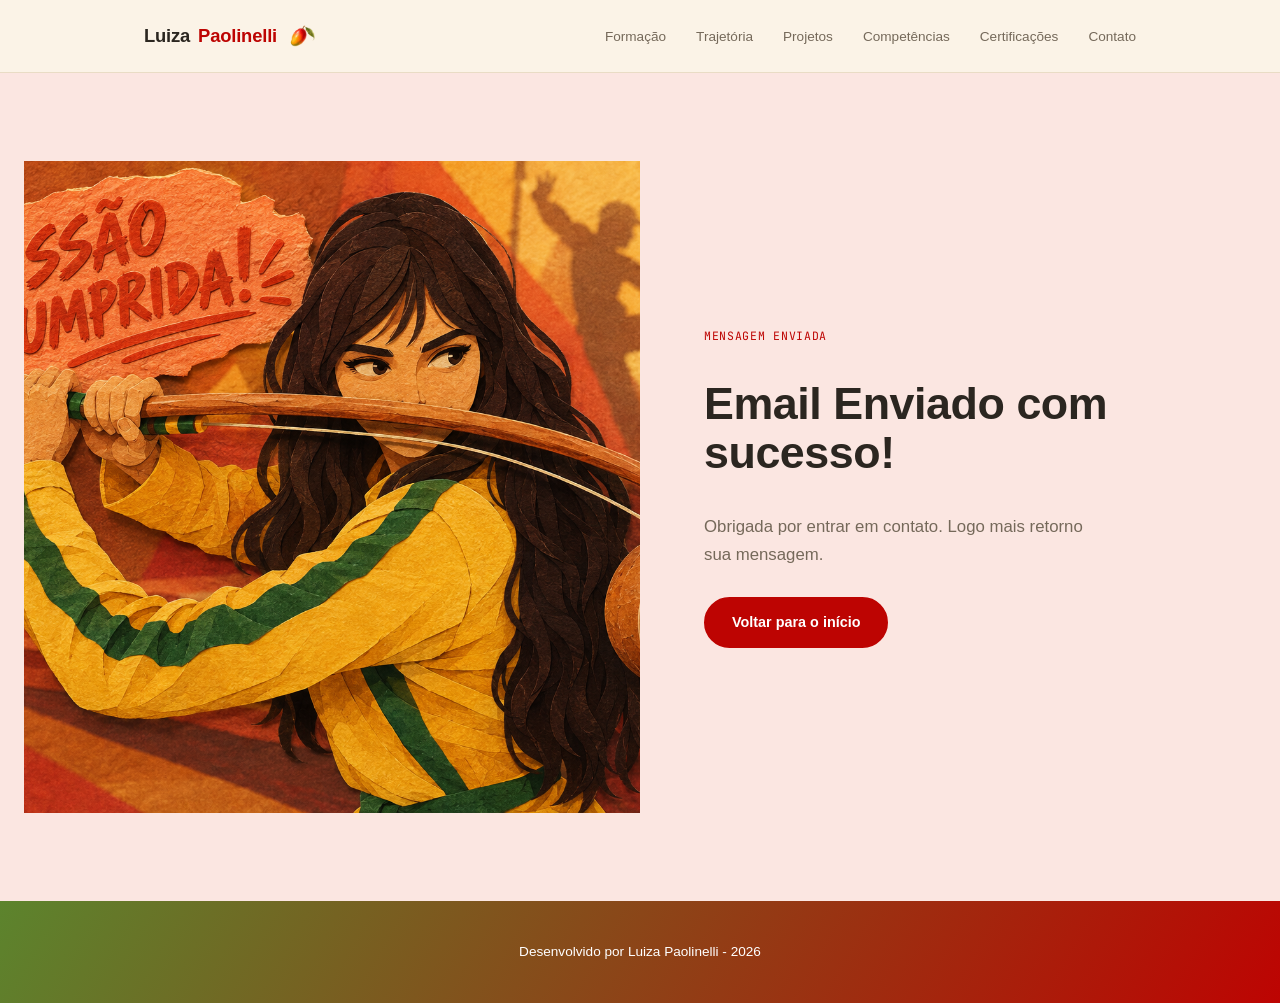
==== success.html @ 6a8e4014 "feat: adiciona estilos CSS e scripts JavaScript completos" ====
<!DOCTYPE html>
<html lang="pt-br">

<head>

  <meta charset="UTF-8">
  <meta name="viewport" content="width=device-width, initial-scale=1.0">
  <meta name="author" content="Luiza Paolinelli">
  <meta name="description" content="Mensagem enviada com sucesso. Obrigada pelo contato.">
  <meta name="robots" content="noindex, follow">

  <link rel="icon" type="image/svg+xml" href="./assets/img/favicon.svg">

  <!-- Fontes do Google -->
  <link rel="preconnect" href="https://fonts.googleapis.com">
  <link rel="preconnect" href="https://fonts.gstatic.com" crossorigin>
  <link href="https://fonts.googleapis.com/css2?family=Fraunces:opsz,wght@9..144,400;9..144,500;9..144,600;9..144,700&family=Inter:wght@400;500;600;700&family=JetBrains+Mono:wght@400;500&display=swap" rel="stylesheet">

  <!-- Folha de estilo própria -->
  <link rel="stylesheet" href="./assets/css/styles.css">

  <title>Mensagem enviada · Luiza Paolinelli</title>
</head>

<body>
  <!-- Cabeçalho da Página (header) -->
  <header>
    <div class="wrap">
      <a class="brand" href="index.html#topo">
        Luiza <span>Paolinelli</span>
        <img src="./assets/img/manga.png" alt="Logo Luiza Paolinelli" class="brand-logo">
      </a>
      <nav>
        <ul class="nav-links">
          <li><a href="index.html#formacao">Formação</a></li>
          <li><a href="index.html#trajetoria">Trajetória</a></li>
          <li><a href="index.html#projetos">Projetos</a></li>
          <li><a href="index.html#competencias">Competências</a></li>
          <li><a href="index.html#certificacoes">Certificações</a></li>
          <li><a href="index.html#contato">Contato</a></li>
        </ul>
      </nav>
    </div>
  </header>

  <!-- Seção Principal da Página (main) -->
  <main>

    <!-- Mensagem de Sucesso -->
    <section class="success-container">
      <div class="success-media">
        <img src="./assets/img/success-01.png" alt="Ilustração comemorando o envio da mensagem" class="success-image">
      </div>
      <div class="success-content">
        <span class="eyebrow">Mensagem enviada</span>
        <h1>Email Enviado com sucesso!</h1>
        <h2>Obrigada por entrar em contato. Logo mais retorno sua mensagem.</h2>
        <a class="botao" href="index.html">Voltar para o início</a>
      </div>
    </section>

  </main>

  <!-- Rodapé da Página (footer) -->
  <footer>
    Desenvolvido por Luiza Paolinelli - 2026
  </footer>

</body>

</html>
---- assets/css/styles.css ----
/* =========================================================
   Luiza Paolinelli — Portfólio
   Paleta: verde, laranja, vermelho escuro, vermelho, base creme
   Tipografia: Lexend Exa (display), Quicksand (corpo), JetBrains Mono (dados)
   ========================================================= */

:root{
  --bg:            #FBF3E7;
  --surface:       #FFFFFF;
  --surface-soft:  #F6ECDA;
  --green:         #5C842D;
  --orange:        #FC8622;
  --red-deep:      #BD0402;
  --red:           #EB423F;
  --gray-light:    #F2F2F2;
  --ink:           #2B2620;
  --muted:         #75695A;
  --line:          #E9DCC5;
  --gradient: linear-gradient(120deg, var(--green), var(--orange), var(--red));

  --tint-cream: #FBF3E7;
  --tint-green: #EEF2DF;
  --tint-peach: #FCEBD8;
  --tint-rose:  #FBE6E1;

  --font-display: 'Lexend Exa', sans-serif;
  --font-body: 'Quicksand', sans-serif;
  --font-mono: 'JetBrains Mono', monospace;

  --radius: 16px;
  --radius-sm: 10px;
  --shadow: 0 10px 30px -12px rgba(34, 34, 34, 0.15);
  --shadow-hover: 0 16px 40px -14px rgba(34, 34, 34, 0.22);
}

*{ margin:0; padding:0; box-sizing:border-box; }
html{ scroll-behavior:smooth; }

body{
  background: var(--bg);
  color: var(--ink);
  font-family: var(--font-body);
  line-height: 1.65;
  -webkit-font-smoothing: antialiased;
}

a{ color:inherit; text-decoration:none; }
ul{ list-style:none; }
img{ max-width:100%; display:block; }

main{ display:block; }
.wrap{ max-width: 1040px; margin:0 auto; padding:0 24px; }

.eyebrow{
  font-family: var(--font-mono);
  font-size: 0.72rem;
  letter-spacing: 0.06em;
  text-transform: uppercase;
  color: var(--red-deep);
  display:block;
  margin-bottom: 10px;
}

h1,h2,h3{ font-family: var(--font-display); color: var(--ink); }
h1{ font-weight: 700; letter-spacing: -0.01em; }
h2{ font-weight: 600; }
h3{ font-weight: 500; }

/* ---------- RITMO VERTICAL PADRÃO DE TODAS AS SEÇÕES ---------- */
section{ padding: 88px 24px; }
section.wrap{ padding: 88px 24px; max-width: 1040px; margin: 0 auto; }

.section-container{
  max-width: 1040px; margin: 0 auto; padding: 88px 24px; scroll-margin-top: 6rem;
}
.section-head{ max-width: 620px; margin-bottom: 44px; }
h2{ font-size: clamp(1.7rem, 3vw, 2.2rem); margin-bottom: 10px; }
.section-sub{ color: var(--muted); font-size: 0.98rem; }

.reveal{ opacity:0; transform: translateY(18px); transition: opacity .6s ease, transform .6s ease; }
.reveal.is-visible{ opacity:1; transform:none; }

/* ---------- CORES ALTERNADAS POR SEÇÃO ---------- */
#topo{          background: var(--tint-cream); }
#formacao{      background: var(--tint-green); position: relative; overflow: hidden; }
#trajetoria{    background: var(--tint-peach); }
#projetos{
  background:
    linear-gradient(rgba(251,243,231,0.62), rgba(251,243,231,0.62)),
    url('../img/padrao-projetos.png');
  background-size: 420px auto;
  background-repeat: repeat;
}
#competencias{  background: var(--tint-green); }
#certificacoes{ background: var(--tint-peach); }
#contato{       background: var(--tint-rose); position: relative; overflow: hidden; }

/* Ilustração decorativa: espaço vazio à direita da coluna de texto na Formação */
.formacao-onca{
  position: absolute;
  right: 24px;
  bottom: 0;
  width: 540px;
  max-width: 32vw;
  opacity: 0.95;
  pointer-events: none;
  z-index: 0;
}
#formacao .section-head,
#formacao .timeline,
#formacao .info-card{
  position: relative;
  z-index: 1;
}
@media (max-width: 1000px){
  .formacao-onca{ display: none; }
}

/* ---------- HEADER / NAV ---------- */
header{
  position: sticky; top:0; z-index: 100; width:100%;
  background: rgba(251,243,231,0.9);
  backdrop-filter: blur(10px);
  border-bottom: 1px solid var(--line);
}
header .wrap{ display:flex; align-items:center; justify-content:space-between; height:72px; padding-top:0; padding-bottom:0; }

.brand{
  display: flex;
  align-items: center;
  gap: 8px;
  font-family: var(--font-display);
  font-weight: 600;
  font-size: 1.15rem;
  color: var(--ink);
  letter-spacing: -0.01em;
}
.brand span{ color: var(--red-deep); }

.brand-logo{
  width: 32px;
  height: 32px;
  object-fit: contain;
  border-radius: 50%;
}

.nav-links{ display:flex; gap: 30px; }
.nav-links a{
  font-size: 0.85rem; color: var(--muted); position:relative; padding-bottom: 4px;
  transition: color .2s;
}
.nav-links a:hover{ color: var(--red-deep); }
.nav-links a::after{
  content:''; position:absolute; left:0; bottom:0; width:0; height:2px;
  background: var(--gradient); transition: width .25s ease;
}
.nav-links a:hover::after{ width: 100%; }

.nav-toggle{
  display:none; width: 40px; height: 40px; border-radius: 50%;
  border: 1px solid var(--line); background: var(--surface);
  align-items:center; justify-content:center; cursor:pointer; font-size: 1.1rem; color: var(--red-deep);
}

@media (max-width: 780px){
  .nav-links{
    position:fixed; inset: 72px 16px auto 16px;
    background: var(--surface); border: 1px solid var(--line); border-radius: var(--radius);
    flex-direction: column; gap: 0; padding: 8px 20px;
    box-shadow: var(--shadow);
    transform: translateY(-10px); opacity:0; pointer-events:none;
    transition: opacity .2s, transform .2s;
  }
  .nav-links.open{ opacity:1; pointer-events:auto; transform:none; }
  .nav-links li{ border-bottom: 1px solid var(--line); }
  .nav-links li:last-child{ border-bottom:none; }
  .nav-links a{ display:block; padding: 14px 0; }
  .nav-toggle{ display:flex; }
}

/* ---------- BOTÕES ---------- */
.buttons-container{ display:flex; flex-wrap:wrap; gap: 14px; }

.botao, .botao-outline{
  display:inline-flex; align-items:center; gap:8px;
  font-size: 0.9rem; font-weight: 700; padding: 12px 26px; border-radius: 999px;
  border: 2px solid transparent; cursor:pointer;
  transition: transform .2s ease, box-shadow .2s ease, background-color .2s ease, color .2s ease;
}
.botao{ background: var(--red-deep); border-color: var(--red-deep); color: #FFFFFF; }
.botao:hover{ background: var(--red); border-color: var(--red); transform: translateY(-2px); box-shadow: var(--shadow); }

.botao-outline{ background: transparent; border-color: var(--red-deep); color: var(--red-deep); }
.botao-outline:hover{ background: var(--red-deep); color:#FFFFFF; transform: translateY(-2px); }

.botao.botao-sm, .botao-outline.botao-sm{
  padding: 6px 16px; font-size: 0.78rem; border-width: 2px;
}

/* ---------- HERO ---------- */
.hero-container{
  display:flex; align-items:center; gap: 56px; min-height: calc(100vh - 72px);
}
.hero-content{ display:flex; flex:1; flex-direction:column; gap: 6px; }
.hero-content .buttons-container{ margin-top: 22px; }
h1{ font-size: clamp(2.3rem, 5vw, 3.2rem); line-height:1.1; margin: 6px 0 18px; }
h1 .accent{ background: var(--gradient); -webkit-background-clip:text; background-clip:text; color:transparent; }
.lede{ color: var(--muted); font-size: 1.02rem; max-width: 50ch; margin-bottom: 10px; }

.meta-row{ display:flex; flex-wrap:wrap; gap: 10px 14px; margin: 18px 0 26px; font-size: 0.86rem; }
.meta-row span{
  display:inline-flex; align-items:center; gap:6px;
  background: var(--surface); border: 1px solid var(--line);
  padding: 6px 12px; border-radius: 999px; color: var(--ink);
}

.hero-image{ display:flex; flex:1; justify-content:center; }
.hero-image img{ width:100%; max-width:340px; border-radius: var(--radius); }

@keyframes float{ 0%,100%{ transform: translateY(0); } 50%{ transform: translateY(-1.25rem); } }
.float-animation{ animation: float 3s ease-in-out infinite; }

@media (max-width: 860px){
  .hero-container{ flex-direction:column-reverse; text-align:center; }
  .meta-row, .buttons-container{ justify-content:center; }
  .lede{ margin-left:auto; margin-right:auto; }
}

/* ---------- FORMAÇÃO ---------- */
.timeline{ position:relative; padding-left: 28px; border-left: 2px solid var(--line); }
.timeline-item{ position:relative; padding-bottom: 40px; }
.timeline-item:last-child{ padding-bottom:0; }
.timeline-dot{
  position:absolute; left: -34px; top: 2px; width: 12px; height:12px; border-radius:50%;
  background: var(--surface); border: 3px solid var(--red-deep);
}

.timeline-head{
  display:flex;
  align-items:baseline;
  flex-wrap:wrap;
  gap: 10px;
  margin-bottom: 6px;
}
.timeline-role{ font-weight:700; font-size: 1.02rem; }
.timeline-period{
  font-family: var(--font-body);
  font-weight: 600;
  font-size: 1.02rem;
  color: var(--red-deep);
}
.timeline-org{ color: var(--green); font-weight:600; font-size: 0.9rem; }

.info-card{
  background: var(--surface); border: 1px solid var(--line); border-radius: var(--radius-sm);
  padding: 18px;
}
.info-card .label{ font-family: var(--font-mono); font-size: 0.68rem; color: var(--red-deep); text-transform:uppercase; letter-spacing:.05em; margin-bottom: 10px; display:block; }
.lang-row{ display:flex; justify-content:space-between; font-size: 0.8rem; margin-bottom: 4px; }
.lang-track{ height: 6px; border-radius: 4px; background: var(--surface-soft); overflow:hidden; margin-bottom: 12px; }
.lang-fill{ height:100%; border-radius: 4px; background: var(--gradient); }

/* ---------- SOBRE / TRAJETÓRIA ---------- */
.about-container{ display:flex; flex-direction:column; }
.about-body{
  display:flex; align-items:center; gap: 48px;
  border-radius: var(--radius); background: var(--tint-green);
  box-shadow: var(--shadow);
  padding: 40px 24px;
}
.about-image{ flex: 0 0 400px; }
.about-image img{ }
.about-content p{ color: var(--ink); margin-bottom: 16px; font-size: 1rem; text-align:justify; }
.about-content p:last-of-type{ margin-bottom: 24px; }

.about-buttons-data{ display:flex; justify-content:space-between; align-items:center; gap: 24px; flex-wrap:wrap; }
.data-container{ display:flex; gap: 24px; }
.data-item{ display:flex; flex-direction:column; align-items:center; }
.data-number{ font-family: var(--font-mono); font-size: 1.4rem; font-weight:700; color: var(--red-deep); }
.data-label{ font-size: 0.85rem; color: var(--muted); }

@media (max-width: 860px){
  .about-body{ flex-direction:column; text-align:center; padding: 24px; }
  .about-buttons-data{ flex-direction:column; align-items:stretch; }
  .data-container{ justify-content:center; }
}

/* ---------- PROJETOS / SWIPER ---------- */
.projects-container{ text-align:center; scroll-margin-top: 6rem; }

.projects-title-img{
  max-width: 600px;
  width: 100%;
  height: auto;
  margin: 0 auto 44px;
  display: block;
}

.swiper{ position:relative; padding: 8px 48px 48px; overflow:hidden; }
.swiper-wrapper{ align-items:stretch; }
.swiper-slide{ display:flex; height:auto; }

.project-card{
  display:flex; flex-direction:column; width:100%; text-align:left;
  border: 2px solid var(--line); border-radius: var(--radius);
  background: var(--surface); box-shadow: var(--shadow);
  overflow:hidden; transition: transform .25s ease, box-shadow .25s ease, border-color .25s ease;
}
.project-card:hover{ transform: translateY(-4px); box-shadow: var(--shadow-hover); border-color: var(--red-deep); }

.project-image{
  display:flex; align-items:center; justify-content:center; height: 140px;
  background: linear-gradient(135deg, var(--surface-soft), #FFFFFF);
}
.project-image img{ width:60px; height:60px; object-fit:contain; }

.project-content{ display:flex; flex:1; flex-direction:column; gap:10px; padding: 22px; }
.project-content h3{ font-size: 1.1rem; }
.project-content p{ flex:1; color: var(--muted); font-size: 0.92rem; }

.project-tags{ display:flex; flex-wrap:wrap; gap:6px; }
.tag{
  font-size: 0.75rem; font-weight:600; padding: 4px 10px; border-radius: 999px;
  background: var(--surface-soft); color: var(--red-deep);
}
.project-buttons{ display:flex; gap: 10px; margin-top: 4px; }

.swiper-button-next, .swiper-button-prev{ color: var(--red-deep); }
.swiper-button-next:hover, .swiper-button-prev:hover{ color: var(--red); }
.swiper-pagination-bullet{ background: var(--line); opacity:1; }
.swiper-pagination-bullet-active{ background: var(--red-deep); }

/* ---------- COMPETÊNCIAS (bento grid assimétrico) ---------- */
.skills-grid{
  display: grid;
  grid-template-columns: 1.15fr 1fr;
  grid-template-rows: 1fr 1fr;
  gap: 18px;
}

.skills-card{
  background: var(--surface); border: 1px solid var(--line); border-radius: var(--radius); padding: 24px;
  cursor: pointer;
  transition: border-width .2s ease, border-color .2s ease, box-shadow .2s ease, transform .2s ease;
}

/* Card âncora: Desenvolvimento — ocupa a coluna esquerda inteira */
.skills-card.primary{
  grid-column: 1;
  grid-row: 1 / 3;
  background: var(--gradient);
  border: none;
  color: #FFFFFF;
  display: flex;
  flex-direction: column;
  justify-content: center;
  padding: 32px 28px;
}
.skills-card.primary .skills-card-title{ color: #FFFFFF; font-size: 1.3rem; }
.skills-card.primary .skills-card-sub{ color: rgba(255,255,255,0.85); }
.skills-card.primary .chip{
  background: rgba(255,255,255,0.18);
  border-color: rgba(255,255,255,0.4);
  color: #FFFFFF;
  backdrop-filter: blur(4px);
}
.skills-card.primary .chip:hover{
  background: rgba(255,255,255,0.3);
  border-color: #FFFFFF;
  transform: scale(1.07);
}

/* Cards secundários: Dados e Marketing — empilhados na coluna direita */
.skills-grid .skills-card:not(.primary){ grid-column: 2; }
.skills-grid .skills-card:nth-child(2){ grid-row: 1; }
.skills-grid .skills-card:nth-child(3){ grid-row: 2; }

.skills-card-title{ font-family: var(--font-display); font-weight: 500; font-size: 1.05rem; margin-bottom: 4px; }
.skills-card-sub{ font-size: 0.78rem; color: var(--muted); margin-bottom: 16px; }
.chip-row{ display:flex; flex-wrap:wrap; gap: 8px; }
.chip{
  font-size: 0.78rem; padding: 6px 12px; border-radius: 999px; background: var(--bg); border: 1px solid var(--line);
  cursor: pointer; transition: transform .15s ease, box-shadow .15s ease, border-color .15s ease, background-color .15s ease;
}
.chip:hover{ transform: scale(1.07); box-shadow: var(--shadow); border-color: var(--red-deep); }
.chip:active{ transform: scale(0.96); }

/* Destaque ao clicar no card */
.skills-card.active{
  border-width: 3px;
  border-color: var(--red-deep);
  box-shadow: var(--shadow-hover);
  transform: translateY(-2px);
}
/* No card primário (fundo colorido), o destaque vira contorno branco */
.skills-card.primary.active{
  border: 3px solid #FFFFFF;
  box-shadow: 0 0 0 3px rgba(255,255,255,0.35), var(--shadow-hover);
}

/* Destaque temporário nos cards de projeto quando um chip é clicado */
.project-card.chip-match{
  border-color: var(--red-deep);
  box-shadow: 0 0 0 3px rgba(189,4,2,0.18), var(--shadow-hover);
  transform: translateY(-4px) scale(1.02);
}
.project-card.chip-dim{ opacity: 0.35; }

@media (max-width: 900px){
  .skills-grid{ grid-template-columns: 1fr; grid-template-rows: none; }
  .skills-card.primary{ grid-column: auto; grid-row: auto; }
  .skills-grid .skills-card:nth-child(2),
  .skills-grid .skills-card:nth-child(3){ grid-column: auto; grid-row: auto; }
}

/* ---------- CERTIFICAÇÕES ---------- */
.cert-grid{ display:grid; grid-template-columns: repeat(2, 1fr); gap: 18px; }
.cert-card{
  background: var(--surface); border: 1px solid var(--line); border-radius: var(--radius-sm);
  padding: 20px; display:flex; flex-direction:column; gap: 8px; transition: box-shadow .2s, transform .2s;
}
.cert-card:hover{ box-shadow: var(--shadow); transform: translateY(-2px); }
.cert-name{ font-weight:700; font-size: 0.98rem; }
.cert-meta{ color: var(--muted); font-size: 0.85rem; }
.cert-year{ font-family: var(--font-mono); font-size: 0.75rem; color: var(--red-deep); }

@media (max-width: 780px){ .cert-grid{ grid-template-columns: 1fr; } }

/* ---------- CONTATO ---------- */
.contact-container{ display:grid; grid-template-columns: 1fr 1fr; gap: 48px; align-items:center; }

/* Coluna esquerda: tudo centralizado (capivara, título, texto, ícones) */
.contact-info{
  position: relative;
  display: flex;
  flex-direction: column;
  align-items: center;
  text-align: center;
}
.contact-info h2{ margin-bottom: 10px; position:relative; z-index:1; }
.contact-info p{ color: var(--muted); margin-bottom: 26px; position:relative; z-index:1; }

/* Ilustração decorativa: capivara grande, centralizada, acima do título */
.contact-capi{
  width: 100%;
  max-width: 380px;
  margin: 0 auto 20px;
  opacity: 0.98;
  pointer-events: none;
  position: relative;
  z-index: 1;
}
@media (max-width: 640px){
  .contact-capi{ max-width: 260px; }
}

.social-container{ display:flex; justify-content:center; gap: 18px; position:relative; z-index:1; }
.social-icon{
  width: 52px; height: 52px; padding: 12px; border-radius: var(--radius-sm);
  background: var(--surface); transition: background .2s;
}
.social-icon:hover{ background: var(--red-deep); }
.social-icon img{ width:100%; filter: brightness(0) saturate(100%); }
.social-icon:hover img{ filter: brightness(0) invert(1); }

form{ display:flex; flex-direction:column; gap: 12px; }
form label{ font-size: 0.85rem; font-weight:700; }
form input, form textarea{
  width:100%; padding: 10px 14px; border: 2px solid var(--line); border-radius: var(--radius-sm);
  font-family: inherit; font-size: 0.95rem; transition: border-color .2s;
  background: var(--surface);
}
form input:focus, form textarea:focus{ border-color: var(--red-deep); outline:none; }
form textarea{ min-height: 100px; resize: vertical; }
form span{ font-size: 0.78rem; color: var(--red); min-height: 1em; }

@media (max-width: 860px){ .contact-container{ grid-template-columns: 1fr; } }

/* ---------- FOOTER ---------- */
footer{
  padding: 40px 24px; text-align:center; font-size: 0.85rem;
  color: #FFFFFF; background: linear-gradient(120deg, var(--green), var(--red-deep));
}

::selection{ background: var(--red-deep); color:#FFFFFF; }
a:focus-visible, button:focus-visible{ outline: 2px solid var(--red-deep); outline-offset: 3px; }

@media (prefers-reduced-motion: reduce){
  html{ scroll-behavior:auto; }
  *{ transition:none !important; animation:none !important; }
  .reveal{ opacity:1; transform:none; }
}

/* ========================================
   PÁGINA SUCCESS — split screen com ilustração
======================================== */
.success-container{
  display: grid;
  grid-template-columns: 1fr 1fr;
  min-height: calc(100vh - 72px);
  background: var(--tint-rose);
}

.success-media{
  position: relative;
  overflow: hidden;
  min-height: 320px;
}
.success-image{
  width: 100%;
  height: 100%;
  object-fit: cover;
  display: block;
}

.success-content{
  display: flex;
  flex-direction: column;
  align-items: flex-start;
  justify-content: center;
  gap: 18px;
  padding: 64px;
  text-align: left;
}

.success-content h1{
  font-size: clamp(2rem, 4vw, 2.8rem);
  color: var(--ink);
  line-height: 1.1;
}

.success-content h2{
  font-size: 1.05rem;
  font-weight: 400;
  font-family: var(--font-body);
  color: var(--muted);
  max-width: 42ch;
}

@media (max-width: 860px){
  .success-container{ grid-template-columns: 1fr; }
  .success-media{ min-height: 260px; order: -1; }
  .success-content{
    align-items: center;
    text-align: center;
    padding: 40px 24px;
  }
}
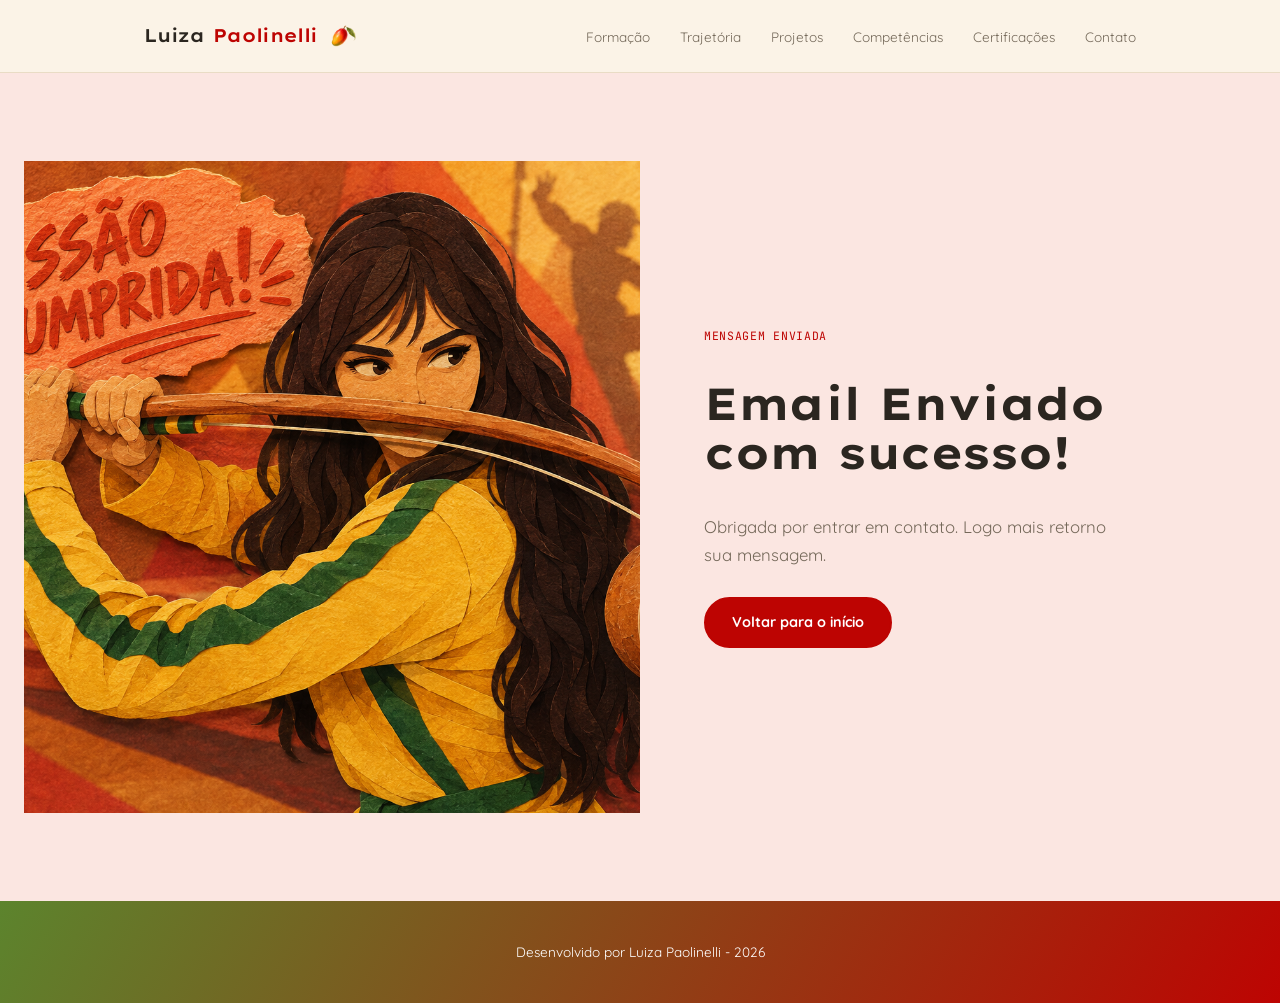
==== commit 873bc34e: "atualizando Success" ====
--- a/success.html
+++ b/success.html
@@ -14,7 +14,7 @@
   <!-- Fontes do Google -->
   <link rel="preconnect" href="https://fonts.googleapis.com">
   <link rel="preconnect" href="https://fonts.gstatic.com" crossorigin>
-  <link href="https://fonts.googleapis.com/css2?family=Fraunces:opsz,wght@9..144,400;9..144,500;9..144,600;9..144,700&family=Inter:wght@400;500;600;700&family=JetBrains+Mono:wght@400;500&display=swap" rel="stylesheet">
+  <link href="https://fonts.googleapis.com/css2?family=Lexend+Exa:wght@300;400;500;600;700;800&family=Quicksand:wght@400;500;600;700&family=JetBrains+Mono:wght@400;500&display=swap" rel="stylesheet">
 
   <!-- Folha de estilo própria -->
   <link rel="stylesheet" href="./assets/css/styles.css">
--- a/assets/css/styles.css
+++ b/assets/css/styles.css
@@ -112,8 +112,22 @@
   position: relative;
   z-index: 1;
 }
+
+/* ===== CORREÇÃO 1: onça reaparece embaixo, centralizada, no mobile ===== */
 @media (max-width: 1000px){
-  .formacao-onca{ display: none; }
+  #formacao{
+    display: flex;
+    flex-direction: column;
+  }
+  .formacao-onca{
+    display: block;
+    position: static;   /* sai do absolute que a escondia fora da tela */
+    order: 99;           /* joga pro final do container flex, após o info-card */
+    width: 260px;
+    max-width: 70%;
+    margin: 40px auto 0;
+    opacity: 0.95;
+  }
 }
 
 /* ---------- HEADER / NAV ---------- */
@@ -279,8 +293,15 @@
 .data-number{ font-family: var(--font-mono); font-size: 1.4rem; font-weight:700; color: var(--red-deep); }
 .data-label{ font-size: 0.85rem; color: var(--muted); }
 
+/* ===== CORREÇÃO 2: imagem da trajetória centralizada, sem espaço vazio ===== */
 @media (max-width: 860px){
   .about-body{ flex-direction:column; text-align:center; padding: 24px; }
+  .about-image{
+    flex: 0 0 auto;      /* remove o basis de 400px que virava altura no eixo vertical */
+    width: 100%;
+    max-width: 320px;
+    margin: 0 auto;
+  }
   .about-buttons-data{ flex-direction:column; align-items:stretch; }
   .data-container{ justify-content:center; }
 }
@@ -545,4 +566,4 @@
     text-align: center;
     padding: 40px 24px;
   }
-}
+}
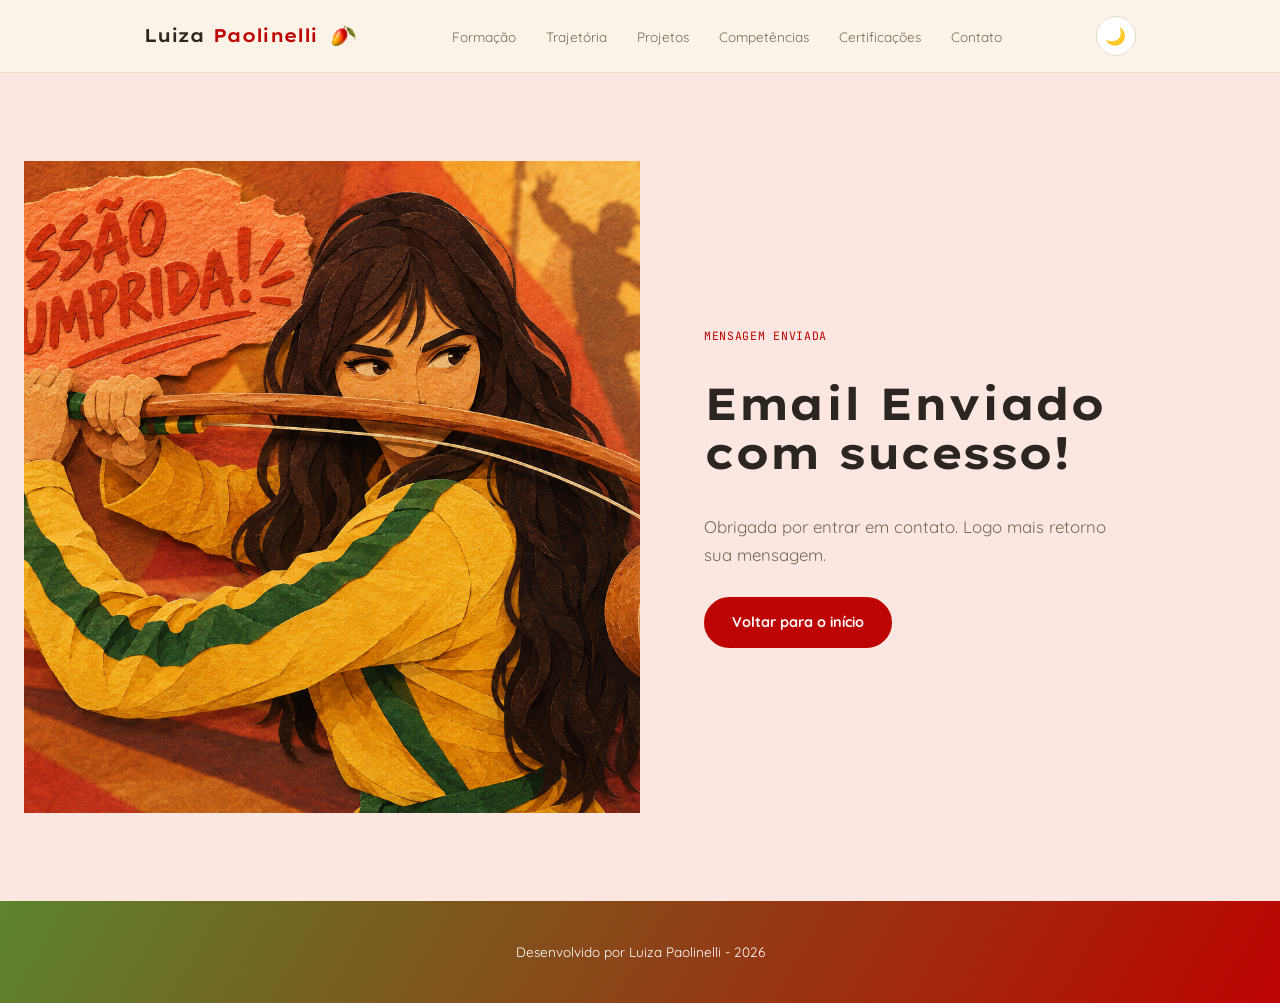
==== commit 310bd4e1: "dark mode" ====
--- a/success.html
+++ b/success.html
@@ -2,8 +2,13 @@
 <html lang="pt-br">
 
 <head>
-
   <meta charset="UTF-8">
+  <script>
+    (function() {
+      const tema = localStorage.getItem('luiza-portfolio-theme');
+      if (tema === 'dark') document.documentElement.setAttribute('data-theme', 'dark');
+    })();
+  </script>
   <meta name="viewport" content="width=device-width, initial-scale=1.0">
   <meta name="author" content="Luiza Paolinelli">
   <meta name="description" content="Mensagem enviada com sucesso. Obrigada pelo contato.">
@@ -40,6 +45,9 @@
           <li><a href="index.html#contato">Contato</a></li>
         </ul>
       </nav>
+      <div class="header-actions">
+        <button class="theme-toggle" id="themeToggle" aria-label="Alternar modo escuro">🌙</button>
+      </div>
     </div>
   </header>
 
@@ -48,15 +56,19 @@
 
     <!-- Mensagem de Sucesso -->
     <section class="success-container">
+
       <div class="success-media">
-        <img src="./assets/img/success-01.png" alt="Ilustração comemorando o envio da mensagem" class="success-image">
+        <img src="./assets/img/success-01-light.png" alt="Ilustração comemorando o envio da mensagem" class="success-image theme-img-light">
+        <img src="./assets/img/success-01-dark.png" alt="Ilustração comemorando o envio da mensagem" class="success-image theme-img-dark">
       </div>
+
       <div class="success-content">
         <span class="eyebrow">Mensagem enviada</span>
         <h1>Email Enviado com sucesso!</h1>
         <h2>Obrigada por entrar em contato. Logo mais retorno sua mensagem.</h2>
         <a class="botao" href="index.html">Voltar para o início</a>
       </div>
+
     </section>
 
   </main>
@@ -66,6 +78,9 @@
     Desenvolvido por Luiza Paolinelli - 2026
   </footer>
 
+  <!-- Script JavaScript -->
+  <script src="./assets/js/scripts.js"></script>
+
 </body>
 
 </html>
--- a/assets/css/styles.css
+++ b/assets/css/styles.css
@@ -87,7 +87,7 @@
 #projetos{
   background:
     linear-gradient(rgba(251,243,231,0.62), rgba(251,243,231,0.62)),
-    url('../img/padrao-projetos.png');
+    url('../img/padrao-projetos-light.png');
   background-size: 420px auto;
   background-repeat: repeat;
 }
@@ -136,6 +136,7 @@
   background: rgba(251,243,231,0.9);
   backdrop-filter: blur(10px);
   border-bottom: 1px solid var(--line);
+  transition: background-color .2s ease;
 }
 header .wrap{ display:flex; align-items:center; justify-content:space-between; height:72px; padding-top:0; padding-bottom:0; }
 
@@ -169,6 +170,21 @@
   background: var(--gradient); transition: width .25s ease;
 }
 .nav-links a:hover::after{ width: 100%; }
+
+.header-actions{
+  display: flex;
+  align-items: center;
+  gap: 10px;
+}
+
+.theme-toggle{
+  width: 40px; height: 40px; border-radius: 50%;
+  border: 1px solid var(--line); background: var(--surface);
+  display: flex; align-items: center; justify-content: center;
+  cursor: pointer; font-size: 1.05rem; color: var(--red-deep);
+  transition: transform .2s ease, background-color .2s ease, border-color .2s ease;
+}
+.theme-toggle:hover{ transform: scale(1.08); border-color: var(--red-deep); }
 
 .nav-toggle{
   display:none; width: 40px; height: 40px; border-radius: 50%;
@@ -490,6 +506,7 @@
   width:100%; padding: 10px 14px; border: 2px solid var(--line); border-radius: var(--radius-sm);
   font-family: inherit; font-size: 0.95rem; transition: border-color .2s;
   background: var(--surface);
+  color: var(--ink);
 }
 form input:focus, form textarea:focus{ border-color: var(--red-deep); outline:none; }
 form textarea{ min-height: 100px; resize: vertical; }
@@ -566,4 +583,51 @@
     text-align: center;
     padding: 40px 24px;
   }
+}
+
+/* ---------- MODO ESCURO ---------- */
+[data-theme="dark"]{
+  --bg:            #1A1420;
+  --surface:       #241B2E;
+  --surface-soft:  #2E2238;
+  --green:         #7FB84A;
+  --orange:        #FFA04D;
+  --red-deep:      #FF6B68;
+  --red:           #FF7D7A;
+  --gray-light:    #2A2A2A;
+  --ink:           #F5EFE8;
+  --muted:         #C2B8AC;
+  --line:          #3A2E44;
+  --accent-purple: #500185;
+  --gradient: linear-gradient(120deg, var(--accent-purple), var(--orange), var(--red));
+
+  --tint-cream: #1A1420;
+  --tint-green: #1E2418;
+  --tint-peach: #241A12;
+  --tint-rose:  #2A1620;
+}
+
+[data-theme="dark"] header{
+  background: rgba(26,20,32,0.9);
+}
+
+[data-theme="dark"] .skills-card.primary{
+  background: linear-gradient(135deg, var(--accent-purple), var(--red-deep));
+}
+
+[data-theme="dark"] .social-icon img{
+  filter: brightness(0) invert(1);
+}
+
+/* Ilustrações que trocam conforme o tema */
+.theme-img-dark{ display: none; }
+[data-theme="dark"] .theme-img-light{ display: none; }
+[data-theme="dark"] .theme-img-dark{ display: block; }
+
+[data-theme="dark"] #projetos{
+  background:
+    linear-gradient(rgba(26,20,32,0.72), rgba(26,20,32,0.72)),
+    url('../img/padrao-projetos-dark.png');
+  background-size: 420px auto;
+  background-repeat: repeat;
 }
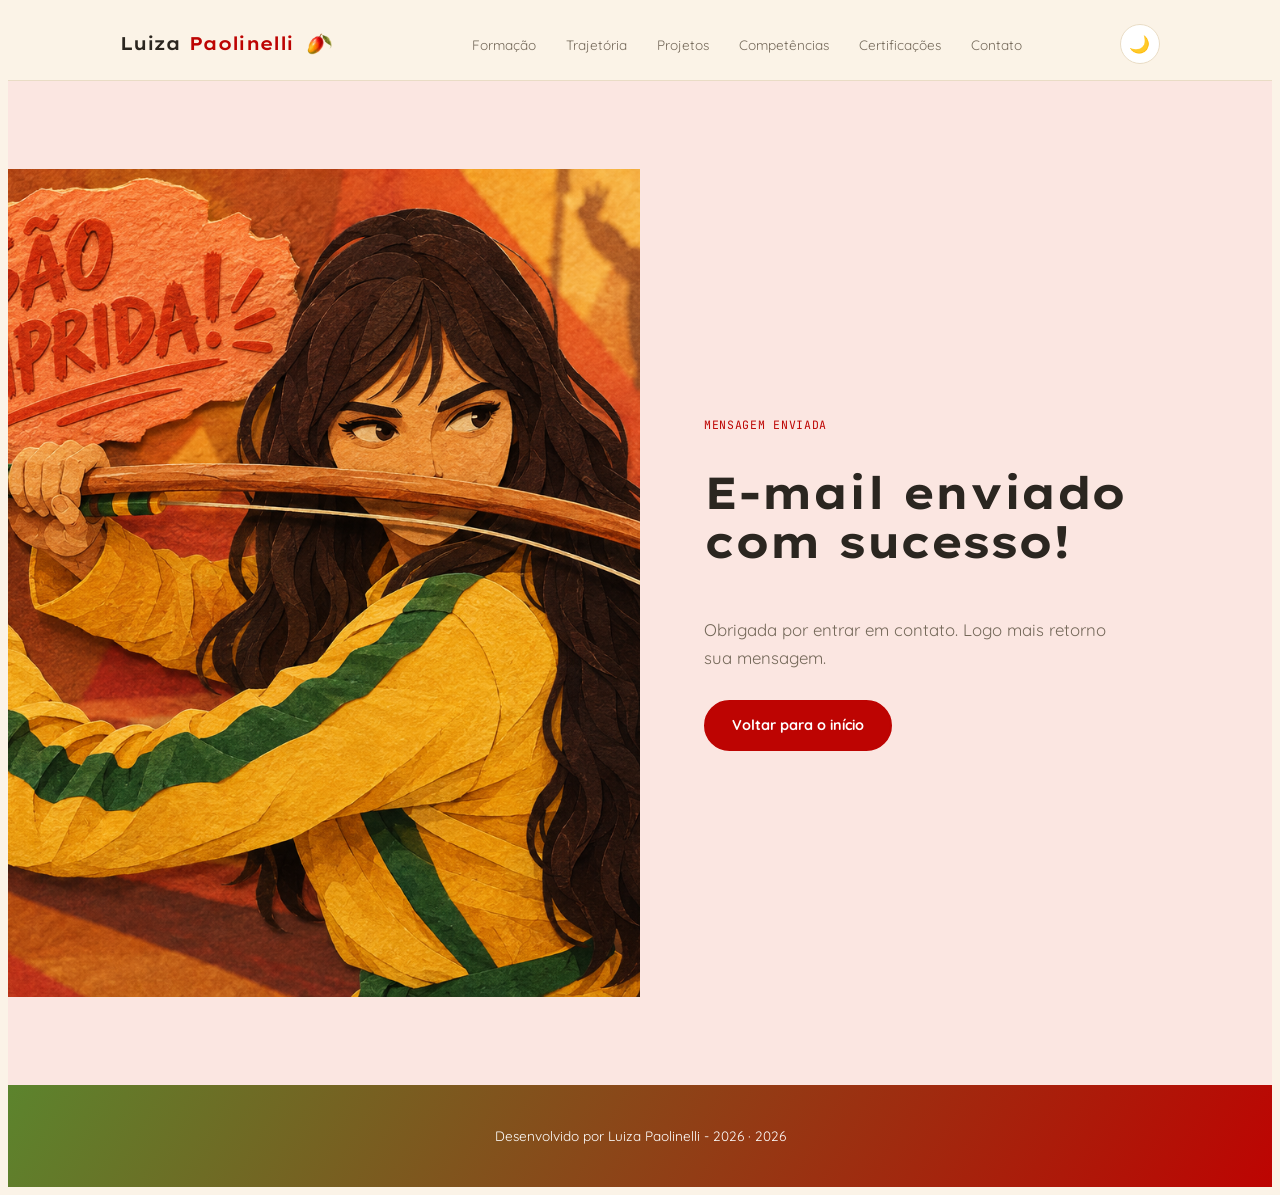
==== commit a9470fcf: "atualizando layoult" ====
--- a/success.html
+++ b/success.html
@@ -1,6 +1,5 @@
 <!DOCTYPE html>
 <html lang="pt-br">
-
 <head>
   <meta charset="UTF-8">
   <script>
@@ -13,21 +12,21 @@
   <meta name="author" content="Luiza Paolinelli">
   <meta name="description" content="Mensagem enviada com sucesso. Obrigada pelo contato.">
   <meta name="robots" content="noindex, follow">
-
   <link rel="icon" type="image/svg+xml" href="./assets/img/favicon.svg">
-
+  
   <!-- Fontes do Google -->
   <link rel="preconnect" href="https://fonts.googleapis.com">
   <link rel="preconnect" href="https://fonts.gstatic.com" crossorigin>
   <link href="https://fonts.googleapis.com/css2?family=Lexend+Exa:wght@300;400;500;600;700;800&family=Quicksand:wght@400;500;600;700&family=JetBrains+Mono:wght@400;500&display=swap" rel="stylesheet">
-
+  
   <!-- Folha de estilo própria -->
   <link rel="stylesheet" href="./assets/css/styles.css">
+  <title>Mensagem enviada - Luiza Paolinelli</title>
+</head>
+<body>
+  <!-- Link para Acessibilidade (Skip Link) -->
+  <a href="#sucesso-conteudo" class="skip-link">Pular para o conteúdo principal</a>
 
-  <title>Mensagem enviada · Luiza Paolinelli</title>
-</head>
-
-<body>
   <!-- Cabeçalho da Página (header) -->
   <header>
     <div class="wrap">
@@ -35,8 +34,8 @@
         Luiza <span>Paolinelli</span>
         <img src="./assets/img/manga.png" alt="Logo Luiza Paolinelli" class="brand-logo">
       </a>
-      <nav>
-        <ul class="nav-links">
+      <nav aria-label="Navegação principal">
+        <ul class="nav-links" id="navLinks">
           <li><a href="index.html#formacao">Formação</a></li>
           <li><a href="index.html#trajetoria">Trajetória</a></li>
           <li><a href="index.html#projetos">Projetos</a></li>
@@ -46,41 +45,34 @@
         </ul>
       </nav>
       <div class="header-actions">
-        <button class="theme-toggle" id="themeToggle" aria-label="Alternar modo escuro">🌙</button>
+        <button class="theme-toggle" id="themeToggle" aria-label="Alternar modo escuro"></button>
+        <button class="nav-toggle" id="navToggle" aria-label="Abrir menu" aria-expanded="false">=</button>
       </div>
     </div>
   </header>
 
   <!-- Seção Principal da Página (main) -->
-  <main>
-
+  <main id="sucesso-conteudo">
     <!-- Mensagem de Sucesso -->
     <section class="success-container">
-
       <div class="success-media">
-        <img src="./assets/img/success-01-light.png" alt="Ilustração comemorando o envio da mensagem" class="success-image theme-img-light">
-        <img src="./assets/img/success-01-dark.png" alt="Ilustração comemorando o envio da mensagem" class="success-image theme-img-dark">
+        <img src="./assets/img/success-01-light.png" alt="Ilustração comemorando o envio da mensagem no modo claro" class="success-image theme-img-light">
+        <img src="./assets/img/success-01-dark.png" alt="Ilustração comemorando o envio da mensagem no modo escuro" class="success-image theme-img-dark">
       </div>
-
       <div class="success-content">
         <span class="eyebrow">Mensagem enviada</span>
-        <h1>Email Enviado com sucesso!</h1>
+        <h1>E-mail enviado com sucesso!</h1>
         <h2>Obrigada por entrar em contato. Logo mais retorno sua mensagem.</h2>
         <a class="botao" href="index.html">Voltar para o início</a>
       </div>
-
     </section>
-
   </main>
 
   <!-- Rodapé da Página (footer) -->
   <footer>
-    Desenvolvido por Luiza Paolinelli - 2026
+    <span id="footerNote">Desenvolvido por Luiza Paolinelli - 2026</span>
   </footer>
-
   <!-- Script JavaScript -->
   <script src="./assets/js/scripts.js"></script>
-
 </body>
-
 </html>
--- a/assets/css/styles.css
+++ b/assets/css/styles.css
@@ -1,633 +1,1345 @@
-/* =========================================================
-   Luiza Paolinelli — Portfólio
-   Paleta: verde, laranja, vermelho escuro, vermelho, base creme
-   Tipografia: Lexend Exa (display), Quicksand (corpo), JetBrains Mono (dados)
-   ========================================================= */
-
-:root{
-  --bg:            #FBF3E7;
-  --surface:       #FFFFFF;
-  --surface-soft:  #F6ECDA;
-  --green:         #5C842D;
-  --orange:        #FC8622;
-  --red-deep:      #BD0402;
-  --red:           #EB423F;
-  --gray-light:    #F2F2F2;
-  --ink:           #2B2620;
-  --muted:         #75695A;
-  --line:          #E9DCC5;
-  --gradient: linear-gradient(120deg, var(--green), var(--orange), var(--red));
-
-  --tint-cream: #FBF3E7;
-  --tint-green: #EEF2DF;
-  --tint-peach: #FCEBD8;
-  --tint-rose:  #FBE6E1;
-
-  --font-display: 'Lexend Exa', sans-serif;
-  --font-body: 'Quicksand', sans-serif;
-  --font-mono: 'JetBrains Mono', monospace;
-
-  --radius: 16px;
-  --radius-sm: 10px;
-  --shadow: 0 10px 30px -12px rgba(34, 34, 34, 0.15);
-  --shadow-hover: 0 16px 40px -14px rgba(34, 34, 34, 0.22);
-}
-
-*{ margin:0; padding:0; box-sizing:border-box; }
-html{ scroll-behavior:smooth; }
-
-body{
-  background: var(--bg);
-  color: var(--ink);
-  font-family: var(--font-body);
-  line-height: 1.65;
-  -webkit-font-smoothing: antialiased;
-}
-
-a{ color:inherit; text-decoration:none; }
-ul{ list-style:none; }
-img{ max-width:100%; display:block; }
-
-main{ display:block; }
-.wrap{ max-width: 1040px; margin:0 auto; padding:0 24px; }
-
-.eyebrow{
-  font-family: var(--font-mono);
-  font-size: 0.72rem;
-  letter-spacing: 0.06em;
-  text-transform: uppercase;
-  color: var(--red-deep);
-  display:block;
-  margin-bottom: 10px;
-}
-
-h1,h2,h3{ font-family: var(--font-display); color: var(--ink); }
-h1{ font-weight: 700; letter-spacing: -0.01em; }
-h2{ font-weight: 600; }
-h3{ font-weight: 500; }
-
-/* ---------- RITMO VERTICAL PADRÃO DE TODAS AS SEÇÕES ---------- */
-section{ padding: 88px 24px; }
-section.wrap{ padding: 88px 24px; max-width: 1040px; margin: 0 auto; }
-
-.section-container{
-  max-width: 1040px; margin: 0 auto; padding: 88px 24px; scroll-margin-top: 6rem;
-}
-.section-head{ max-width: 620px; margin-bottom: 44px; }
-h2{ font-size: clamp(1.7rem, 3vw, 2.2rem); margin-bottom: 10px; }
-.section-sub{ color: var(--muted); font-size: 0.98rem; }
-
-.reveal{ opacity:0; transform: translateY(18px); transition: opacity .6s ease, transform .6s ease; }
-.reveal.is-visible{ opacity:1; transform:none; }
-
-/* ---------- CORES ALTERNADAS POR SEÇÃO ---------- */
-#topo{          background: var(--tint-cream); }
-#formacao{      background: var(--tint-green); position: relative; overflow: hidden; }
-#trajetoria{    background: var(--tint-peach); }
-#projetos{
-  background:
-    linear-gradient(rgba(251,243,231,0.62), rgba(251,243,231,0.62)),
-    url('../img/padrao-projetos-light.png');
-  background-size: 420px auto;
-  background-repeat: repeat;
-}
-#competencias{  background: var(--tint-green); }
-#certificacoes{ background: var(--tint-peach); }
-#contato{       background: var(--tint-rose); position: relative; overflow: hidden; }
-
-/* Ilustração decorativa: espaço vazio à direita da coluna de texto na Formação */
-.formacao-onca{
-  position: absolute;
-  right: 24px;
-  bottom: 0;
-  width: 540px;
-  max-width: 32vw;
-  opacity: 0.95;
-  pointer-events: none;
-  z-index: 0;
-}
-#formacao .section-head,
-#formacao .timeline,
-#formacao .info-card{
-  position: relative;
-  z-index: 1;
-}
-
-/* ===== CORREÇÃO 1: onça reaparece embaixo, centralizada, no mobile ===== */
-@media (max-width: 1000px){
-  #formacao{
-    display: flex;
-    flex-direction: column;
-  }
-  .formacao-onca{
-    display: block;
-    position: static;   /* sai do absolute que a escondia fora da tela */
-    order: 99;           /* joga pro final do container flex, após o info-card */
-    width: 260px;
-    max-width: 70%;
-    margin: 40px auto 0;
-    opacity: 0.95;
-  }
-}
-
-/* ---------- HEADER / NAV ---------- */
-header{
-  position: sticky; top:0; z-index: 100; width:100%;
-  background: rgba(251,243,231,0.9);
-  backdrop-filter: blur(10px);
-  border-bottom: 1px solid var(--line);
-  transition: background-color .2s ease;
-}
-header .wrap{ display:flex; align-items:center; justify-content:space-between; height:72px; padding-top:0; padding-bottom:0; }
-
-.brand{
-  display: flex;
-  align-items: center;
-  gap: 8px;
-  font-family: var(--font-display);
-  font-weight: 600;
-  font-size: 1.15rem;
-  color: var(--ink);
-  letter-spacing: -0.01em;
-}
-.brand span{ color: var(--red-deep); }
-
-.brand-logo{
-  width: 32px;
-  height: 32px;
-  object-fit: contain;
-  border-radius: 50%;
-}
-
-.nav-links{ display:flex; gap: 30px; }
-.nav-links a{
-  font-size: 0.85rem; color: var(--muted); position:relative; padding-bottom: 4px;
-  transition: color .2s;
-}
-.nav-links a:hover{ color: var(--red-deep); }
-.nav-links a::after{
-  content:''; position:absolute; left:0; bottom:0; width:0; height:2px;
-  background: var(--gradient); transition: width .25s ease;
-}
-.nav-links a:hover::after{ width: 100%; }
-
-.header-actions{
-  display: flex;
-  align-items: center;
-  gap: 10px;
-}
-
-.theme-toggle{
-  width: 40px; height: 40px; border-radius: 50%;
-  border: 1px solid var(--line); background: var(--surface);
-  display: flex; align-items: center; justify-content: center;
-  cursor: pointer; font-size: 1.05rem; color: var(--red-deep);
-  transition: transform .2s ease, background-color .2s ease, border-color .2s ease;
-}
-.theme-toggle:hover{ transform: scale(1.08); border-color: var(--red-deep); }
-
-.nav-toggle{
-  display:none; width: 40px; height: 40px; border-radius: 50%;
-  border: 1px solid var(--line); background: var(--surface);
-  align-items:center; justify-content:center; cursor:pointer; font-size: 1.1rem; color: var(--red-deep);
-}
-
-@media (max-width: 780px){
-  .nav-links{
-    position:fixed; inset: 72px 16px auto 16px;
-    background: var(--surface); border: 1px solid var(--line); border-radius: var(--radius);
-    flex-direction: column; gap: 0; padding: 8px 20px;
-    box-shadow: var(--shadow);
-    transform: translateY(-10px); opacity:0; pointer-events:none;
-    transition: opacity .2s, transform .2s;
-  }
-  .nav-links.open{ opacity:1; pointer-events:auto; transform:none; }
-  .nav-links li{ border-bottom: 1px solid var(--line); }
-  .nav-links li:last-child{ border-bottom:none; }
-  .nav-links a{ display:block; padding: 14px 0; }
-  .nav-toggle{ display:flex; }
-}
-
-/* ---------- BOTÕES ---------- */
-.buttons-container{ display:flex; flex-wrap:wrap; gap: 14px; }
-
-.botao, .botao-outline{
-  display:inline-flex; align-items:center; gap:8px;
-  font-size: 0.9rem; font-weight: 700; padding: 12px 26px; border-radius: 999px;
-  border: 2px solid transparent; cursor:pointer;
-  transition: transform .2s ease, box-shadow .2s ease, background-color .2s ease, color .2s ease;
-}
-.botao{ background: var(--red-deep); border-color: var(--red-deep); color: #FFFFFF; }
-.botao:hover{ background: var(--red); border-color: var(--red); transform: translateY(-2px); box-shadow: var(--shadow); }
-
-.botao-outline{ background: transparent; border-color: var(--red-deep); color: var(--red-deep); }
-.botao-outline:hover{ background: var(--red-deep); color:#FFFFFF; transform: translateY(-2px); }
-
-.botao.botao-sm, .botao-outline.botao-sm{
-  padding: 6px 16px; font-size: 0.78rem; border-width: 2px;
-}
-
-/* ---------- HERO ---------- */
-.hero-container{
-  display:flex; align-items:center; gap: 56px; min-height: calc(100vh - 72px);
-}
-.hero-content{ display:flex; flex:1; flex-direction:column; gap: 6px; }
-.hero-content .buttons-container{ margin-top: 22px; }
-h1{ font-size: clamp(2.3rem, 5vw, 3.2rem); line-height:1.1; margin: 6px 0 18px; }
-h1 .accent{ background: var(--gradient); -webkit-background-clip:text; background-clip:text; color:transparent; }
-.lede{ color: var(--muted); font-size: 1.02rem; max-width: 50ch; margin-bottom: 10px; }
-
-.meta-row{ display:flex; flex-wrap:wrap; gap: 10px 14px; margin: 18px 0 26px; font-size: 0.86rem; }
-.meta-row span{
-  display:inline-flex; align-items:center; gap:6px;
-  background: var(--surface); border: 1px solid var(--line);
-  padding: 6px 12px; border-radius: 999px; color: var(--ink);
-}
-
-.hero-image{ display:flex; flex:1; justify-content:center; }
-.hero-image img{ width:100%; max-width:340px; border-radius: var(--radius); }
-
-@keyframes float{ 0%,100%{ transform: translateY(0); } 50%{ transform: translateY(-1.25rem); } }
-.float-animation{ animation: float 3s ease-in-out infinite; }
-
-@media (max-width: 860px){
-  .hero-container{ flex-direction:column-reverse; text-align:center; }
-  .meta-row, .buttons-container{ justify-content:center; }
-  .lede{ margin-left:auto; margin-right:auto; }
-}
-
-/* ---------- FORMAÇÃO ---------- */
-.timeline{ position:relative; padding-left: 28px; border-left: 2px solid var(--line); }
-.timeline-item{ position:relative; padding-bottom: 40px; }
-.timeline-item:last-child{ padding-bottom:0; }
-.timeline-dot{
-  position:absolute; left: -34px; top: 2px; width: 12px; height:12px; border-radius:50%;
-  background: var(--surface); border: 3px solid var(--red-deep);
-}
-
-.timeline-head{
-  display:flex;
-  align-items:baseline;
-  flex-wrap:wrap;
-  gap: 10px;
-  margin-bottom: 6px;
-}
-.timeline-role{ font-weight:700; font-size: 1.02rem; }
-.timeline-period{
-  font-family: var(--font-body);
-  font-weight: 600;
-  font-size: 1.02rem;
-  color: var(--red-deep);
-}
-.timeline-org{ color: var(--green); font-weight:600; font-size: 0.9rem; }
-
-.info-card{
-  background: var(--surface); border: 1px solid var(--line); border-radius: var(--radius-sm);
-  padding: 18px;
-}
-.info-card .label{ font-family: var(--font-mono); font-size: 0.68rem; color: var(--red-deep); text-transform:uppercase; letter-spacing:.05em; margin-bottom: 10px; display:block; }
-.lang-row{ display:flex; justify-content:space-between; font-size: 0.8rem; margin-bottom: 4px; }
-.lang-track{ height: 6px; border-radius: 4px; background: var(--surface-soft); overflow:hidden; margin-bottom: 12px; }
-.lang-fill{ height:100%; border-radius: 4px; background: var(--gradient); }
-
-/* ---------- SOBRE / TRAJETÓRIA ---------- */
-.about-container{ display:flex; flex-direction:column; }
-.about-body{
-  display:flex; align-items:center; gap: 48px;
-  border-radius: var(--radius); background: var(--tint-green);
-  box-shadow: var(--shadow);
-  padding: 40px 24px;
-}
-.about-image{ flex: 0 0 400px; }
-.about-image img{ }
-.about-content p{ color: var(--ink); margin-bottom: 16px; font-size: 1rem; text-align:justify; }
-.about-content p:last-of-type{ margin-bottom: 24px; }
-
-.about-buttons-data{ display:flex; justify-content:space-between; align-items:center; gap: 24px; flex-wrap:wrap; }
-.data-container{ display:flex; gap: 24px; }
-.data-item{ display:flex; flex-direction:column; align-items:center; }
-.data-number{ font-family: var(--font-mono); font-size: 1.4rem; font-weight:700; color: var(--red-deep); }
-.data-label{ font-size: 0.85rem; color: var(--muted); }
-
-/* ===== CORREÇÃO 2: imagem da trajetória centralizada, sem espaço vazio ===== */
-@media (max-width: 860px){
-  .about-body{ flex-direction:column; text-align:center; padding: 24px; }
-  .about-image{
-    flex: 0 0 auto;      /* remove o basis de 400px que virava altura no eixo vertical */
-    width: 100%;
-    max-width: 320px;
-    margin: 0 auto;
-  }
-  .about-buttons-data{ flex-direction:column; align-items:stretch; }
-  .data-container{ justify-content:center; }
-}
-
-/* ---------- PROJETOS / SWIPER ---------- */
-.projects-container{ text-align:center; scroll-margin-top: 6rem; }
-
-.projects-title-img{
-  max-width: 600px;
-  width: 100%;
-  height: auto;
-  margin: 0 auto 44px;
-  display: block;
-}
-
-.swiper{ position:relative; padding: 8px 48px 48px; overflow:hidden; }
-.swiper-wrapper{ align-items:stretch; }
-.swiper-slide{ display:flex; height:auto; }
-
-.project-card{
-  display:flex; flex-direction:column; width:100%; text-align:left;
-  border: 2px solid var(--line); border-radius: var(--radius);
-  background: var(--surface); box-shadow: var(--shadow);
-  overflow:hidden; transition: transform .25s ease, box-shadow .25s ease, border-color .25s ease;
-}
-.project-card:hover{ transform: translateY(-4px); box-shadow: var(--shadow-hover); border-color: var(--red-deep); }
-
-.project-image{
-  display:flex; align-items:center; justify-content:center; height: 140px;
-  background: linear-gradient(135deg, var(--surface-soft), #FFFFFF);
-}
-.project-image img{ width:60px; height:60px; object-fit:contain; }
-
-.project-content{ display:flex; flex:1; flex-direction:column; gap:10px; padding: 22px; }
-.project-content h3{ font-size: 1.1rem; }
-.project-content p{ flex:1; color: var(--muted); font-size: 0.92rem; }
-
-.project-tags{ display:flex; flex-wrap:wrap; gap:6px; }
-.tag{
-  font-size: 0.75rem; font-weight:600; padding: 4px 10px; border-radius: 999px;
-  background: var(--surface-soft); color: var(--red-deep);
-}
-.project-buttons{ display:flex; gap: 10px; margin-top: 4px; }
-
-.swiper-button-next, .swiper-button-prev{ color: var(--red-deep); }
-.swiper-button-next:hover, .swiper-button-prev:hover{ color: var(--red); }
-.swiper-pagination-bullet{ background: var(--line); opacity:1; }
-.swiper-pagination-bullet-active{ background: var(--red-deep); }
-
-/* ---------- COMPETÊNCIAS (bento grid assimétrico) ---------- */
-.skills-grid{
-  display: grid;
-  grid-template-columns: 1.15fr 1fr;
-  grid-template-rows: 1fr 1fr;
-  gap: 18px;
-}
-
-.skills-card{
-  background: var(--surface); border: 1px solid var(--line); border-radius: var(--radius); padding: 24px;
-  cursor: pointer;
-  transition: border-width .2s ease, border-color .2s ease, box-shadow .2s ease, transform .2s ease;
-}
-
-/* Card âncora: Desenvolvimento — ocupa a coluna esquerda inteira */
-.skills-card.primary{
-  grid-column: 1;
-  grid-row: 1 / 3;
-  background: var(--gradient);
-  border: none;
-  color: #FFFFFF;
-  display: flex;
-  flex-direction: column;
-  justify-content: center;
-  padding: 32px 28px;
-}
-.skills-card.primary .skills-card-title{ color: #FFFFFF; font-size: 1.3rem; }
-.skills-card.primary .skills-card-sub{ color: rgba(255,255,255,0.85); }
-.skills-card.primary .chip{
-  background: rgba(255,255,255,0.18);
-  border-color: rgba(255,255,255,0.4);
-  color: #FFFFFF;
-  backdrop-filter: blur(4px);
-}
-.skills-card.primary .chip:hover{
-  background: rgba(255,255,255,0.3);
-  border-color: #FFFFFF;
-  transform: scale(1.07);
-}
-
-/* Cards secundários: Dados e Marketing — empilhados na coluna direita */
-.skills-grid .skills-card:not(.primary){ grid-column: 2; }
-.skills-grid .skills-card:nth-child(2){ grid-row: 1; }
-.skills-grid .skills-card:nth-child(3){ grid-row: 2; }
-
-.skills-card-title{ font-family: var(--font-display); font-weight: 500; font-size: 1.05rem; margin-bottom: 4px; }
-.skills-card-sub{ font-size: 0.78rem; color: var(--muted); margin-bottom: 16px; }
-.chip-row{ display:flex; flex-wrap:wrap; gap: 8px; }
-.chip{
-  font-size: 0.78rem; padding: 6px 12px; border-radius: 999px; background: var(--bg); border: 1px solid var(--line);
-  cursor: pointer; transition: transform .15s ease, box-shadow .15s ease, border-color .15s ease, background-color .15s ease;
-}
-.chip:hover{ transform: scale(1.07); box-shadow: var(--shadow); border-color: var(--red-deep); }
-.chip:active{ transform: scale(0.96); }
-
-/* Destaque ao clicar no card */
-.skills-card.active{
-  border-width: 3px;
-  border-color: var(--red-deep);
-  box-shadow: var(--shadow-hover);
-  transform: translateY(-2px);
-}
-/* No card primário (fundo colorido), o destaque vira contorno branco */
-.skills-card.primary.active{
-  border: 3px solid #FFFFFF;
-  box-shadow: 0 0 0 3px rgba(255,255,255,0.35), var(--shadow-hover);
-}
-
-/* Destaque temporário nos cards de projeto quando um chip é clicado */
-.project-card.chip-match{
-  border-color: var(--red-deep);
-  box-shadow: 0 0 0 3px rgba(189,4,2,0.18), var(--shadow-hover);
-  transform: translateY(-4px) scale(1.02);
-}
-.project-card.chip-dim{ opacity: 0.35; }
-
-@media (max-width: 900px){
-  .skills-grid{ grid-template-columns: 1fr; grid-template-rows: none; }
-  .skills-card.primary{ grid-column: auto; grid-row: auto; }
-  .skills-grid .skills-card:nth-child(2),
-  .skills-grid .skills-card:nth-child(3){ grid-column: auto; grid-row: auto; }
-}
-
-/* ---------- CERTIFICAÇÕES ---------- */
-.cert-grid{ display:grid; grid-template-columns: repeat(2, 1fr); gap: 18px; }
-.cert-card{
-  background: var(--surface); border: 1px solid var(--line); border-radius: var(--radius-sm);
-  padding: 20px; display:flex; flex-direction:column; gap: 8px; transition: box-shadow .2s, transform .2s;
-}
-.cert-card:hover{ box-shadow: var(--shadow); transform: translateY(-2px); }
-.cert-name{ font-weight:700; font-size: 0.98rem; }
-.cert-meta{ color: var(--muted); font-size: 0.85rem; }
-.cert-year{ font-family: var(--font-mono); font-size: 0.75rem; color: var(--red-deep); }
-
-@media (max-width: 780px){ .cert-grid{ grid-template-columns: 1fr; } }
-
-/* ---------- CONTATO ---------- */
-.contact-container{ display:grid; grid-template-columns: 1fr 1fr; gap: 48px; align-items:center; }
-
-/* Coluna esquerda: tudo centralizado (capivara, título, texto, ícones) */
-.contact-info{
-  position: relative;
-  display: flex;
-  flex-direction: column;
-  align-items: center;
-  text-align: center;
-}
-.contact-info h2{ margin-bottom: 10px; position:relative; z-index:1; }
-.contact-info p{ color: var(--muted); margin-bottom: 26px; position:relative; z-index:1; }
-
-/* Ilustração decorativa: capivara grande, centralizada, acima do título */
-.contact-capi{
-  width: 100%;
-  max-width: 380px;
-  margin: 0 auto 20px;
-  opacity: 0.98;
-  pointer-events: none;
-  position: relative;
-  z-index: 1;
-}
-@media (max-width: 640px){
-  .contact-capi{ max-width: 260px; }
-}
-
-.social-container{ display:flex; justify-content:center; gap: 18px; position:relative; z-index:1; }
-.social-icon{
-  width: 52px; height: 52px; padding: 12px; border-radius: var(--radius-sm);
-  background: var(--surface); transition: background .2s;
-}
-.social-icon:hover{ background: var(--red-deep); }
-.social-icon img{ width:100%; filter: brightness(0) saturate(100%); }
-.social-icon:hover img{ filter: brightness(0) invert(1); }
-
-form{ display:flex; flex-direction:column; gap: 12px; }
-form label{ font-size: 0.85rem; font-weight:700; }
-form input, form textarea{
-  width:100%; padding: 10px 14px; border: 2px solid var(--line); border-radius: var(--radius-sm);
-  font-family: inherit; font-size: 0.95rem; transition: border-color .2s;
-  background: var(--surface);
-  color: var(--ink);
-}
-form input:focus, form textarea:focus{ border-color: var(--red-deep); outline:none; }
-form textarea{ min-height: 100px; resize: vertical; }
-form span{ font-size: 0.78rem; color: var(--red); min-height: 1em; }
-
-@media (max-width: 860px){ .contact-container{ grid-template-columns: 1fr; } }
-
-/* ---------- FOOTER ---------- */
-footer{
-  padding: 40px 24px; text-align:center; font-size: 0.85rem;
-  color: #FFFFFF; background: linear-gradient(120deg, var(--green), var(--red-deep));
-}
-
-::selection{ background: var(--red-deep); color:#FFFFFF; }
-a:focus-visible, button:focus-visible{ outline: 2px solid var(--red-deep); outline-offset: 3px; }
-
-@media (prefers-reduced-motion: reduce){
-  html{ scroll-behavior:auto; }
-  *{ transition:none !important; animation:none !important; }
-  .reveal{ opacity:1; transform:none; }
-}
-
-/* ========================================
-   PÁGINA SUCCESS — split screen com ilustração
-======================================== */
-.success-container{
-  display: grid;
-  grid-template-columns: 1fr 1fr;
-  min-height: calc(100vh - 72px);
-  background: var(--tint-rose);
-}
-
-.success-media{
-  position: relative;
-  overflow: hidden;
-  min-height: 320px;
-}
-.success-image{
-  width: 100%;
-  height: 100%;
-  object-fit: cover;
-  display: block;
-}
-
-.success-content{
-  display: flex;
-  flex-direction: column;
-  align-items: flex-start;
-  justify-content: center;
-  gap: 18px;
-  padding: 64px;
-  text-align: left;
-}
-
-.success-content h1{
-  font-size: clamp(2rem, 4vw, 2.8rem);
-  color: var(--ink);
-  line-height: 1.1;
-}
-
-.success-content h2{
-  font-size: 1.05rem;
-  font-weight: 400;
-  font-family: var(--font-body);
-  color: var(--muted);
-  max-width: 42ch;
-}
-
-@media (max-width: 860px){
-  .success-container{ grid-template-columns: 1fr; }
-  .success-media{ min-height: 260px; order: -1; }
-  .success-content{
-    align-items: center;
-    text-align: center;
-    padding: 40px 24px;
-  }
-}
-
-/* ---------- MODO ESCURO ---------- */
-[data-theme="dark"]{
-  --bg:            #1A1420;
-  --surface:       #241B2E;
-  --surface-soft:  #2E2238;
-  --green:         #7FB84A;
-  --orange:        #FFA04D;
-  --red-deep:      #FF6B68;
-  --red:           #FF7D7A;
-  --gray-light:    #2A2A2A;
-  --ink:           #F5EFE8;
-  --muted:         #C2B8AC;
-  --line:          #3A2E44;
-  --accent-purple: #500185;
-  --gradient: linear-gradient(120deg, var(--accent-purple), var(--orange), var(--red));
-
-  --tint-cream: #1A1420;
-  --tint-green: #1E2418;
-  --tint-peach: #241A12;
-  --tint-rose:  #2A1620;
-}
-
-[data-theme="dark"] header{
-  background: rgba(26,20,32,0.9);
-}
-
-[data-theme="dark"] .skills-card.primary{
-  background: linear-gradient(135deg, var(--accent-purple), var(--red-deep));
-}
-
-[data-theme="dark"] .social-icon img{
-  filter: brightness(0) invert(1);
-}
-
-/* Ilustrações que trocam conforme o tema */
-.theme-img-dark{ display: none; }
-[data-theme="dark"] .theme-img-light{ display: none; }
-[data-theme="dark"] .theme-img-dark{ display: block; }
-
-[data-theme="dark"] #projetos{
-  background:
-    linear-gradient(rgba(26,20,32,0.72), rgba(26,20,32,0.72)),
-    url('../img/padrao-projetos-dark.png');
-  background-size: 420px auto;
-  background-repeat: repeat;
+/* Variáveis de cor e tipografia */
+:root {
+--bg: #FBF3E7;
+--surface: #FFFFFF;
+--surface-soft: #F6ECDA;
+--green: #5C842D;
+--orange: #FC8622;
+--red-deep: #BD0402;
+--red: #EB423F;
+--gray-light: #F2F2F2;
+--ink: #2B2620;
+--muted: #75695A;
+--line: #E9DCC5;
+--gradient: linear-gradient(120deg, var(--green), var(--orange), var(--red));
+--tint-cream: #FBF3E7;
+--tint-green: #EEF2DF;
+--tint-peach: #FCEBD8;
+--tint-rose: #FBE6E1;
+--font-display: 'Lexend Exa', sans-serif;
+--font-body: 'Quicksand', sans-serif;
+--font-mono: 'JetBrains Mono', monospace;
+--radius: 16px;
+--radius-sm: 10px;
+--shadow: 0 10px 30px -12px rgba(34, 34, 34, 0.15);
+--shadow-hover: 0 16px 40px -14px rgba(34, 34, 34, 0.22);
+}
+
+/* Reset e estilos base */
+
+{
+margin: 0;
+padding: 0;
+box-sizing: border-box;
+}
+
+html {
+scroll-behavior: smooth;
+}
+
+body {
+background: var(--bg);
+color: var(--ink);
+font-family: var(--font-body);
+line-height: 1.65;
+-webkit-font-smoothing: antialiased;
+overflow-x: hidden;
+}
+
+a {
+color: inherit;
+text-decoration: none;
+}
+
+ul {
+list-style: none;
+}
+
+img {
+max-width: 100%;
+display: block;
+}
+
+main {
+display: block;
+}
+
+.wrap {
+max-width: 1040px;
+margin: 0 auto;
+padding: 0 24px;
+}
+
+/* Skip link de acessibilidade */
+.skip-link {
+position: absolute;
+top: -100px;
+left: 16px;
+background: var(--red-deep);
+color: #FFFFFF;
+padding: 12px 20px;
+border-radius: var(--radius-sm);
+z-index: 9999;
+font-weight: 700;
+transition: top 0.2s ease;
+}
+
+.skip-link:focus {
+top: 16px;
+}
+
+/* Tipografia e seções gerais */
+.eyebrow {
+font-family: var(--font-mono);
+font-size: 0.72rem;
+letter-spacing: 0.06em;
+text-transform: uppercase;
+color: var(--red-deep);
+display: block;
+margin-bottom: 10px;
+}
+
+h1, h2, h3 {
+font-family: var(--font-display);
+color: var(--ink);
+}
+
+h1 {
+font-weight: 700;
+letter-spacing: -0.01em;
+}
+
+h2 {
+font-weight: 600;
+font-size: clamp(1.7rem, 3vw, 2.2rem);
+margin-bottom: 10px;
+}
+
+h3 {
+font-weight: 500;
+}
+
+section {
+padding: 88px 0;
+}
+
+section[id] {
+scroll-margin-top: 6rem;
+}
+
+.section-container {
+max-width: 1040px;
+margin: 0 auto;
+padding: 88px 24px;
+scroll-margin-top: 6rem;
+}
+
+.section-head {
+max-width: 620px;
+margin-bottom: 44px;
+}
+
+.section-sub {
+color: var(--muted);
+font-size: 0.98rem;
+}
+
+.reveal {
+opacity: 0;
+transform: translateY(18px);
+transition: opacity 0.6s ease, transform 0.6s ease;
+}
+
+.reveal.is-visible {
+opacity: 1;
+transform: none;
+}
+
+/* Fundo das seções */
+#topo { background: var(--tint-cream); }
+#formacao { background: var(--tint-green); position: relative; overflow: hidden; }
+#trajetoria { background: var(--tint-peach); }
+#projetos {
+background:
+linear-gradient(rgba(251,243,231,0.62), rgba(251,243,231,0.62)),
+url('../img/padrao-projetos-light.png');
+background-size: 420px auto;
+background-repeat: repeat;
+}
+#competencias { background: var(--tint-green); }
+#certificacoes { background: var(--tint-peach); }
+#contato { background: var(--tint-rose); position: relative; overflow: hidden; }
+
+/* Cabeçalho e menu de navegação */
+header {
+position: sticky;
+top: 0;
+z-index: 100;
+width: 100%;
+background: rgba(251,243,231,0.9);
+backdrop-filter: blur(10px);
+border-bottom: 1px solid var(--line);
+transition: background-color 0.2s ease;
+}
+
+header .wrap {
+display: flex;
+align-items: center;
+justify-content: space-between;
+height: 72px;
+padding-top: 0;
+padding-bottom: 0;
+}
+
+.brand {
+display: flex;
+align-items: center;
+gap: 8px;
+font-family: var(--font-display);
+font-weight: 600;
+font-size: 1.15rem;
+color: var(--ink);
+letter-spacing: -0.01em;
+}
+
+.brand span {
+color: var(--red-deep);
+}
+
+.brand-logo {
+width: 32px;
+height: 32px;
+object-fit: contain;
+border-radius: 50%;
+}
+
+.nav-links {
+display: flex;
+gap: 30px;
+}
+
+.nav-links a {
+font-size: 0.85rem;
+color: var(--muted);
+position: relative;
+padding-bottom: 4px;
+transition: color 0.2s;
+}
+
+.nav-links a::after {
+content: "";
+position: absolute;
+left: 0;
+bottom: 0;
+width: 0;
+height: 2px;
+background: var(--gradient);
+transition: width 0.25s ease;
+}
+
+.header-actions {
+display: flex;
+align-items: center;
+gap: 10px;
+}
+
+.theme-toggle {
+width: 40px;
+height: 40px;
+border-radius: 50%;
+border: 1px solid var(--line);
+background: var(--surface);
+display: flex;
+align-items: center;
+justify-content: center;
+cursor: pointer;
+font-size: 1.05rem;
+color: var(--red-deep);
+transition: transform 0.2s ease, background-color 0.2s ease, border-color 0.2s ease;
+}
+
+.nav-toggle {
+display: none;
+width: 40px;
+height: 40px;
+border-radius: 50%;
+border: 1px solid var(--line);
+background: var(--surface);
+align-items: center;
+justify-content: center;
+cursor: pointer;
+font-size: 1.1rem;
+color: var(--red-deep);
+}
+
+@media (max-width: 780px) {
+.nav-links {
+position: fixed;
+inset: 72px 16px auto 16px;
+background: var(--surface);
+border: 1px solid var(--line);
+border-radius: var(--radius);
+flex-direction: column;
+gap: 0;
+padding: 8px 20px;
+box-shadow: var(--shadow);
+transform: translateY(-10px);
+opacity: 0;
+pointer-events: none;
+transition: opacity 0.2s, transform 0.2s;
+}
+
+.nav-links.open {
+opacity: 1;
+pointer-events: auto;
+transform: none;
+}
+
+.nav-links li {
+border-bottom: 1px solid var(--line);
+}
+
+.nav-links li:last-child {
+border-bottom: none;
+}
+
+.nav-links a {
+display: block;
+padding: 14px 0;
+}
+
+.nav-toggle {
+display: flex;
+}
+}
+
+/* Botões e Seção Hero */
+.buttons-container {
+display: flex;
+flex-wrap: wrap;
+gap: 14px;
+}
+
+.botao, .botao-outline {
+display: inline-flex;
+align-items: center;
+justify-content: center;
+text-align: center;
+gap: 8px;
+font-size: 0.9rem;
+font-weight: 700;
+padding: 12px 26px;
+border-radius: 999px;
+border: 2px solid transparent;
+cursor: pointer;
+transition: transform 0.2s ease, box-shadow 0.2s ease, background-color 0.2s ease, color 0.2s ease;
+}
+
+.botao {
+background: var(--red-deep);
+border-color: var(--red-deep);
+color: #FFFFFF;
+}
+
+.botao-outline {
+background: transparent;
+border-color: var(--red-deep);
+color: var(--red-deep);
+}
+
+.botao.botao-sm, .botao-outline.botao-sm {
+padding: 6px 16px;
+font-size: 0.78rem;
+border-width: 2px;
+}
+
+.hero-container {
+display: flex;
+align-items: center;
+gap: 56px;
+min-height: calc(100vh - 72px);
+}
+
+.hero-content {
+display: flex;
+flex: 1;
+flex-direction: column;
+gap: 6px;
+}
+
+.hero-content .buttons-container {
+margin-top: 22px;
+}
+
+h1 {
+font-size: clamp(2.3rem, 5vw, 3.2rem);
+line-height: 1.1;
+margin: 6px 0 18px;
+}
+
+h1 .accent {
+background: var(--gradient);
+-webkit-background-clip: text;
+background-clip: text;
+color: transparent;
+}
+
+.lede {
+color: var(--muted);
+font-size: 1.02rem;
+max-width: 50ch;
+margin-bottom: 10px;
+}
+
+.hero-image {
+display: flex;
+flex: 1;
+justify-content: center;
+}
+
+.hero-image img {
+width: 100%;
+max-width: 340px;
+border-radius: var(--radius);
+}
+
+@keyframes float {
+0%, 100% { transform: translateY(0); }
+50% { transform: translateY(-1.25rem); }
+}
+
+.float-animation {
+animation: float 3s ease-in-out infinite;
+}
+
+@media (max-width: 860px) {
+.hero-container {
+flex-direction: column-reverse;
+text-align: center;
+padding: 48px 24px;
+min-height: auto;
+}
+
+.buttons-container {
+justify-content: center;
+}
+
+.lede {
+margin-left: auto;
+margin-right: auto;
+}
+}
+
+/* Linha do tempo e Formação */
+.formacao-onca {
+position: absolute;
+right: 24px;
+bottom: 0;
+width: 540px;
+max-width: 32vw;
+opacity: 0.95;
+pointer-events: none;
+z-index: 0;
+}
+
+#formacao .wrap {
+position: relative;
+}
+
+#formacao .section-head, #formacao .timeline, #formacao .info-card {
+position: relative;
+z-index: 1;
+}
+
+.timeline {
+position: relative;
+padding-left: 28px;
+border-left: 2px solid var(--line);
+}
+
+.timeline-item {
+position: relative;
+padding-bottom: 40px;
+}
+
+.timeline-item:last-child {
+padding-bottom: 0;
+}
+
+.timeline-dot {
+position: absolute;
+left: -34px;
+top: 2px;
+width: 12px;
+height: 12px;
+border-radius: 50%;
+background: var(--surface);
+border: 3px solid var(--red-deep);
+}
+
+.timeline-head {
+display: flex;
+align-items: baseline;
+flex-wrap: wrap;
+gap: 10px;
+margin-bottom: 6px;
+}
+
+.timeline-role {
+font-weight: 700;
+font-size: 1.02rem;
+}
+
+.timeline-period {
+font-family: var(--font-body);
+font-weight: 600;
+font-size: 1.02rem;
+color: var(--red-deep);
+}
+
+.timeline-org {
+color: var(--green);
+font-weight: 600;
+font-size: 0.9rem;
+}
+
+.info-card {
+background: var(--surface);
+border: 1px solid var(--line);
+border-radius: var(--radius-sm);
+padding: 18px;
+}
+
+.info-card .label {
+font-family: var(--font-mono);
+font-size: 0.68rem;
+color: var(--red-deep);
+text-transform: uppercase;
+letter-spacing: 0.05em;
+margin-bottom: 10px;
+display: block;
+}
+
+.lang-row {
+display: flex;
+justify-content: space-between;
+font-size: 0.8rem;
+margin-bottom: 4px;
+}
+
+.lang-track {
+height: 6px;
+border-radius: 4px;
+background: var(--surface-soft);
+overflow: hidden;
+margin-bottom: 12px;
+}
+
+.lang-fill {
+height: 100%;
+border-radius: 4px;
+background: var(--gradient);
+}
+
+@media (max-width: 1000px) {
+#formacao .wrap {
+display: flex;
+flex-direction: column;
+}
+
+.formacao-onca {
+display: block;
+position: static;
+order: 99;
+width: 260px;
+max-width: 70%;
+margin: 40px auto 0;
+opacity: 0.95;
+}
+}
+
+/* Seção Sobre / Trajetória */
+.about-container {
+display: flex;
+flex-direction: column;
+}
+
+.about-body {
+display: flex;
+align-items: center;
+gap: 48px;
+border-radius: var(--radius);
+background: var(--tint-green);
+box-shadow: var(--shadow);
+padding: 40px 24px;
+}
+
+.about-image {
+flex: 0 0 400px;
+}
+
+.about-content p {
+color: var(--ink);
+margin-bottom: 16px;
+font-size: 1rem;
+text-align: justify;
+}
+
+.about-content p:last-of-type {
+margin-bottom: 24px;
+}
+
+.about-buttons-data {
+display: flex;
+justify-content: space-between;
+align-items: center;
+gap: 24px;
+flex-wrap: wrap;
+}
+
+.data-container {
+display: flex;
+gap: 24px;
+}
+
+.data-item {
+display: flex;
+flex-direction: column;
+align-items: center;
+}
+
+.data-number {
+font-family: var(--font-mono);
+font-size: 1.4rem;
+font-weight: 700;
+color: var(--red-deep);
+}
+
+.data-label {
+font-size: 0.85rem;
+color: var(--muted);
+}
+
+@media (max-width: 860px) {
+.about-body {
+flex-direction: column;
+text-align: center;
+padding: 24px;
+}
+
+.about-image {
+flex: 0 0 auto;
+width: 100%;
+max-width: 320px;
+margin: 0 auto;
+}
+
+.about-buttons-data {
+flex-direction: column;
+align-items: stretch;
+}
+
+.data-container {
+justify-content: center;
+}
+}
+
+/* Carrossel de Projetos e Skeleton Loading */
+.projects-container {
+text-align: center;
+}
+
+.projects-title-img {
+max-width: 600px;
+width: 100%;
+height: auto;
+margin: 0 auto 44px;
+display: block;
+}
+
+.swiper {
+position: relative;
+padding: 8px 48px 48px;
+overflow: hidden;
+}
+
+.swiper-wrapper {
+align-items: stretch;
+}
+
+.swiper-slide {
+display: flex;
+height: auto;
+}
+
+.project-card {
+display: flex;
+flex-direction: column;
+width: 100%;
+text-align: center;
+border: 2px solid var(--line);
+border-radius: var(--radius);
+background: var(--surface);
+box-shadow: var(--shadow);
+overflow: hidden;
+transition: transform 0.25s ease, box-shadow 0.25s ease, border-color 0.25s ease;
+}
+
+.project-image {
+display: flex;
+align-items: center;
+justify-content: center;
+height: 140px;
+background: linear-gradient(135deg, var(--surface-soft), #FFFFFF);
+}
+
+.project-image img {
+width: 60px;
+height: 60px;
+object-fit: contain;
+}
+
+.project-content {
+display: flex;
+flex: 1;
+flex-direction: column;
+align-items: center;
+text-align: center;
+gap: 10px;
+padding: 22px;
+}
+
+.project-content h3 {
+font-size: 1.1rem;
+text-align: center;
+}
+
+.project-content p {
+flex: 1;
+color: var(--muted);
+font-size: 0.92rem;
+text-align: center;
+}
+
+.project-tags {
+display: flex;
+flex-wrap: wrap;
+justify-content: center;
+gap: 6px;
+}
+
+.tag {
+font-size: 0.75rem;
+font-weight: 600;
+padding: 4px 10px;
+border-radius: 999px;
+background: var(--surface-soft);
+color: var(--red-deep);
+}
+
+.project-buttons {
+display: flex;
+justify-content: center;
+gap: 10px;
+margin-top: 4px;
+}
+
+.swiper-button-next, .swiper-button-prev {
+color: var(--red-deep);
+}
+
+.swiper-pagination-bullet {
+background: var(--line);
+opacity: 1;
+}
+
+.swiper-pagination-bullet-active {
+background: var(--red-deep);
+}
+
+/* Animação de Skeleton Loading */
+@keyframes skeleton-loading {
+0% { opacity: 0.6; }
+50% { opacity: 1; }
+100% { opacity: 0.6; }
+}
+
+.skeleton-card {
+min-height: 280px;
+}
+
+.skeleton-box {
+background: var(--line);
+animation: skeleton-loading 1.5s infinite ease-in-out;
+}
+
+.skeleton-line {
+height: 14px;
+background: var(--line);
+border-radius: 4px;
+animation: skeleton-loading 1.5s infinite ease-in-out;
+margin-bottom: 8px;
+}
+
+.skeleton-line.title {
+width: 60%;
+height: 20px;
+}
+
+.skeleton-line.text {
+width: 90%;
+}
+
+.skeleton-line.text.short {
+width: 40%;
+}
+
+/* Grid de Competências */
+.skills-grid {
+display: grid;
+grid-template-columns: 1.15fr 1fr;
+grid-template-rows: 1fr 1fr;
+gap: 18px;
+}
+
+.skills-card {
+background: var(--surface);
+border: 1px solid var(--line);
+border-radius: var(--radius);
+padding: 24px;
+cursor: pointer;
+transition: border-width 0.2s ease, border-color 0.2s ease, box-shadow 0.2s ease, transform 0.2s ease;
+}
+
+.skills-card.primary {
+grid-column: 1;
+grid-row: 1 / 3;
+background: var(--red-deep);
+border: 4px solid var(--ink);
+color: #FFFFFF;
+display: flex;
+flex-direction: column;
+justify-content: center;
+padding: 32px 28px;
+}
+
+.skills-card.primary .skills-card-title {
+color: #FFFFFF;
+font-size: 1.3rem;
+}
+
+.skills-card.primary .skills-card-sub {
+color: rgba(255,255,255,0.85);
+}
+
+.skills-card.primary .chip {
+background: rgba(255,255,255,0.18);
+border-color: rgba(255,255,255,0.4);
+color: #FFFFFF;
+backdrop-filter: blur(4px);
+}
+
+.skills-grid .skills-card:not(.primary) {
+grid-column: 2;
+}
+
+.skills-grid .skills-card:nth-child(2) { grid-row: 1; }
+.skills-grid .skills-card:nth-child(3) { grid-row: 2; }
+
+.skills-card-title {
+font-family: var(--font-display);
+font-weight: 500;
+font-size: 1.05rem;
+margin-bottom: 4px;
+}
+
+.skills-card-sub {
+font-size: 0.78rem;
+color: var(--muted);
+margin-bottom: 16px;
+}
+
+.chip-row {
+display: flex;
+flex-wrap: wrap;
+gap: 8px;
+}
+
+.chip {
+font-size: 0.78rem;
+padding: 6px 12px;
+border-radius: 999px;
+background: var(--bg);
+border: 1px solid var(--line);
+cursor: pointer;
+transition: transform 0.15s ease, box-shadow 0.15s ease, border-color 0.15s ease, background-color 0.15s ease;
+}
+
+.skills-card.active {
+border-width: 3px;
+border-color: var(--red-deep);
+box-shadow: var(--shadow-hover);
+transform: translateY(-2px);
+}
+
+.skills-card.primary.active {
+border: 4px solid #FFFFFF;
+box-shadow: 0 0 0 3px rgba(255,255,255,0.35), var(--shadow-hover);
+}
+
+.project-card.chip-match {
+border-color: var(--red-deep);
+box-shadow: 0 0 0 3px rgba(189,4,2,0.18), var(--shadow-hover);
+transform: translateY(-4px) scale(1.02);
+}
+
+.project-card.chip-dim {
+opacity: 0.35;
+}
+
+@media (max-width: 900px) {
+.skills-grid {
+grid-template-columns: 1fr;
+grid-template-rows: none;
+}
+
+.skills-card.primary {
+grid-column: auto;
+grid-row: auto;
+}
+
+.skills-grid .skills-card:nth-child(2),
+.skills-grid .skills-card:nth-child(3) {
+grid-column: auto;
+grid-row: auto;
+}
+}
+
+/* Certificações */
+.cert-grid {
+display: grid;
+grid-template-columns: repeat(2, 1fr);
+gap: 18px;
+}
+
+.cert-card {
+background: var(--surface);
+border: 1px solid var(--line);
+border-radius: var(--radius-sm);
+padding: 20px;
+display: flex;
+flex-direction: column;
+gap: 8px;
+transition: box-shadow 0.2s, transform 0.2s;
+}
+
+.cert-name {
+font-weight: 700;
+font-size: 0.98rem;
+}
+
+.cert-meta {
+color: var(--muted);
+font-size: 0.85rem;
+}
+
+.cert-year {
+font-family: var(--font-mono);
+font-size: 0.75rem;
+color: var(--red-deep);
+}
+
+@media (max-width: 780px) {
+.cert-grid {
+grid-template-columns: 1fr;
+}
+}
+
+/* Formulário e Seção de Contato */
+.contact-container {
+display: grid;
+grid-template-columns: 1fr 1fr;
+gap: 48px;
+align-items: center;
+}
+
+.contact-info {
+position: relative;
+display: flex;
+flex-direction: column;
+align-items: center;
+text-align: center;
+}
+
+.contact-info h2 {
+margin-bottom: 10px;
+position: relative;
+z-index: 1;
+}
+
+.contact-info p {
+color: var(--muted);
+margin-bottom: 26px;
+position: relative;
+z-index: 1;
+}
+
+.contact-capi {
+width: 100%;
+max-width: 380px;
+margin: 0 auto 20px;
+opacity: 0.98;
+pointer-events: none;
+position: relative;
+z-index: 1;
+}
+
+@media (max-width: 640px) {
+.contact-capi {
+max-width: 260px;
+}
+}
+
+.social-container {
+display: flex;
+justify-content: center;
+gap: 18px;
+position: relative;
+z-index: 1;
+}
+
+.social-icon {
+width: 52px;
+height: 52px;
+padding: 12px;
+border-radius: var(--radius-sm);
+background: var(--surface);
+transition: background 0.2s, transform 0.15s;
+}
+
+.social-icon img {
+width: 100%;
+filter: brightness(0) saturate(100%);
+}
+
+form {
+display: flex;
+flex-direction: column;
+gap: 12px;
+width: 100%;
+}
+
+.form-group {
+display: flex;
+flex-direction: column;
+gap: 4px;
+}
+
+form label {
+font-size: 0.85rem;
+font-weight: 700;
+}
+
+form input, form textarea {
+width: 100%;
+padding: 10px 14px;
+border: 2px solid var(--line);
+border-radius: var(--radius-sm);
+font-family: inherit;
+font-size: 0.95rem;
+transition: border-color 0.2s, box-shadow 0.2s;
+background: var(--surface);
+color: var(--ink);
+}
+
+form input[aria-invalid="true"], form textarea[aria-invalid="true"] {
+border-color: var(--red);
+box-shadow: 0 0 0 2px rgba(235, 66, 63, 0.15);
+}
+
+form input:focus, form textarea:focus {
+border-color: var(--red-deep);
+outline: none;
+}
+
+form textarea {
+min-height: 100px;
+resize: vertical;
+}
+
+.erro-msg {
+font-size: 0.78rem;
+color: var(--red);
+min-height: 1.2em;
+display: block;
+}
+
+form button, form input[type="submit"] {
+display: flex;
+justify-content: center;
+align-items: center;
+text-align: center;
+width: 100%;
+padding: 14px 20px;
+background-color: var(--red-deep);
+color: #FFFFFF;
+border: none;
+border-radius: var(--radius-sm);
+font-weight: 700;
+font-size: 0.95rem;
+cursor: pointer;
+transition: background-color 0.2s ease, transform 0.15s ease, box-shadow 0.2s ease;
+}
+
+@media (max-width: 860px) {
+.contact-container {
+grid-template-columns: 1fr;
+}
+}
+
+/* Página de Sucesso */
+.success-container {
+display: grid;
+grid-template-columns: 1fr 1fr;
+min-height: calc(100vh - 72px);
+background: var(--tint-rose);
+}
+
+.success-media {
+position: relative;
+overflow: hidden;
+min-height: 320px;
+}
+
+.success-image {
+width: 100%;
+height: 100%;
+object-fit: cover;
+display: block;
+}
+
+.success-content {
+display: flex;
+flex-direction: column;
+align-items: flex-start;
+justify-content: center;
+gap: 18px;
+padding: clamp(24px, 5vw, 64px);
+text-align: left;
+}
+
+.success-content h1 {
+font-size: clamp(2rem, 4vw, 2.8rem);
+color: var(--ink);
+line-height: 1.1;
+}
+
+.success-content h2 {
+font-size: 1.05rem;
+font-weight: 400;
+font-family: var(--font-body);
+color: var(--muted);
+max-width: 42ch;
+}
+
+@media (max-width: 860px) {
+.success-container {
+grid-template-columns: 1fr;
+}
+
+.success-media {
+min-height: 260px;
+order: -1;
+}
+
+.success-content {
+align-items: center;
+text-align: center;
+}
+}
+
+/* Rodapé */
+footer {
+padding: 40px 24px;
+text-align: center;
+font-size: 0.85rem;
+color: #FFFFFF;
+background: linear-gradient(120deg, var(--green), var(--red-deep));
+}
+
+::selection {
+background: var(--red-deep);
+color: #FFFFFF;
+}
+
+a:focus-visible, button:focus-visible, input:focus-visible, textarea:focus-visible {
+outline: 2px solid var(--red-deep);
+outline-offset: 3px;
+}
+
+@media (prefers-reduced-motion: reduce) {
+html {
+scroll-behavior: auto;
+}
+
+{
+transition: none !important;
+animation: none !important;
+}
+
+.reveal {
+opacity: 1;
+transform: none;
+}
+}
+
+/* Isolamento de Hover (Somente para ponteiro de precisão / mouse) */
+@media (hover: hover) and (pointer: fine) {
+.nav-links a:hover {
+color: var(--red-deep);
+}
+
+.nav-links a:hover::after {
+width: 100%;
+}
+
+.theme-toggle:hover {
+transform: scale(1.08);
+border-color: var(--red-deep);
+}
+
+.botao:hover {
+background: var(--red);
+border-color: var(--red);
+transform: translateY(-2px);
+box-shadow: var(--shadow);
+}
+
+.botao-outline:hover {
+background: var(--red-deep);
+color: #FFFFFF;
+transform: translateY(-2px);
+}
+
+.project-card:hover {
+transform: translateY(-4px);
+box-shadow: var(--shadow-hover);
+border-color: var(--red-deep);
+}
+
+.skills-card.primary .chip:hover {
+background: rgba(255,255,255,0.3);
+border-color: #FFFFFF;
+transform: scale(1.07);
+}
+
+.chip:hover {
+transform: scale(1.07);
+box-shadow: var(--shadow);
+border-color: var(--red-deep);
+}
+
+.cert-card:hover {
+box-shadow: var(--shadow);
+transform: translateY(-2px);
+}
+
+.social-icon:hover {
+background: var(--red-deep);
+}
+
+.social-icon:hover img {
+filter: brightness(0) invert(1);
+}
+
+.swiper-button-next:hover, .swiper-button-prev:hover {
+color: var(--red);
+}
+
+form button:hover, form input[type="submit"]:hover {
+background-color: var(--red);
+transform: translateY(-2px);
+box-shadow: var(--shadow);
+}
+}
+
+/* Feedback tátil para dispositivos touch (:active) */
+.botao:active, .botao-outline:active, form button:active {
+transform: scale(0.97);
+opacity: 0.92;
+}
+
+.chip:active {
+transform: scale(0.95);
+}
+
+.social-icon:active {
+transform: scale(0.95);
+background: var(--red-deep);
+}
+
+.social-icon:active img {
+filter: brightness(0) invert(1);
+}
+
+.theme-toggle:active, .nav-toggle:active {
+transform: scale(0.92);
+}
+
+/* Modo Escuro (Dark Mode) */
+[data-theme="dark"] {
+--bg: #1A1420;
+--surface: #241B2E;
+--surface-soft: #2E2238;
+--green: #7FB84A;
+--orange: #FFA04D;
+--red-deep: #FF6B68;
+--red: #FF8582;
+--gray-light: #2A2A2A;
+--ink: #F5EFE8;
+--muted: #C2B8AC;
+--line: #3A2E44;
+--accent-purple: #500185;
+--gradient: linear-gradient(120deg, var(--accent-purple), var(--orange), var(--red));
+--tint-cream: #1A1420;
+--tint-green: #1E2418;
+--tint-peach: #241A12;
+--tint-rose: #2A1620;
+}
+
+[data-theme="dark"] header {
+background: rgba(26,20,32,0.9);
+}
+
+[data-theme="dark"] .skills-card.primary {
+background: var(--accent-purple);
+}
+
+[data-theme="dark"] .social-icon img {
+filter: brightness(0) invert(1);
+}
+
+[data-theme="dark"] .botao {
+color: #1A1420;
+font-weight: 800;
+}
+
+.theme-img-dark {
+display: none;
+}
+
+[data-theme="dark"] .theme-img-light {
+display: none;
+}
+
+[data-theme="dark"] .theme-img-dark {
+display: block;
+}
+
+[data-theme="dark"] #projetos {
+background:
+linear-gradient(rgba(26,20,32,0.72), rgba(26,20,32,0.72)),
+url('../img/padrao-projetos-dark.png');
+background-size: 420px auto;
+background-repeat: repeat;
 }
